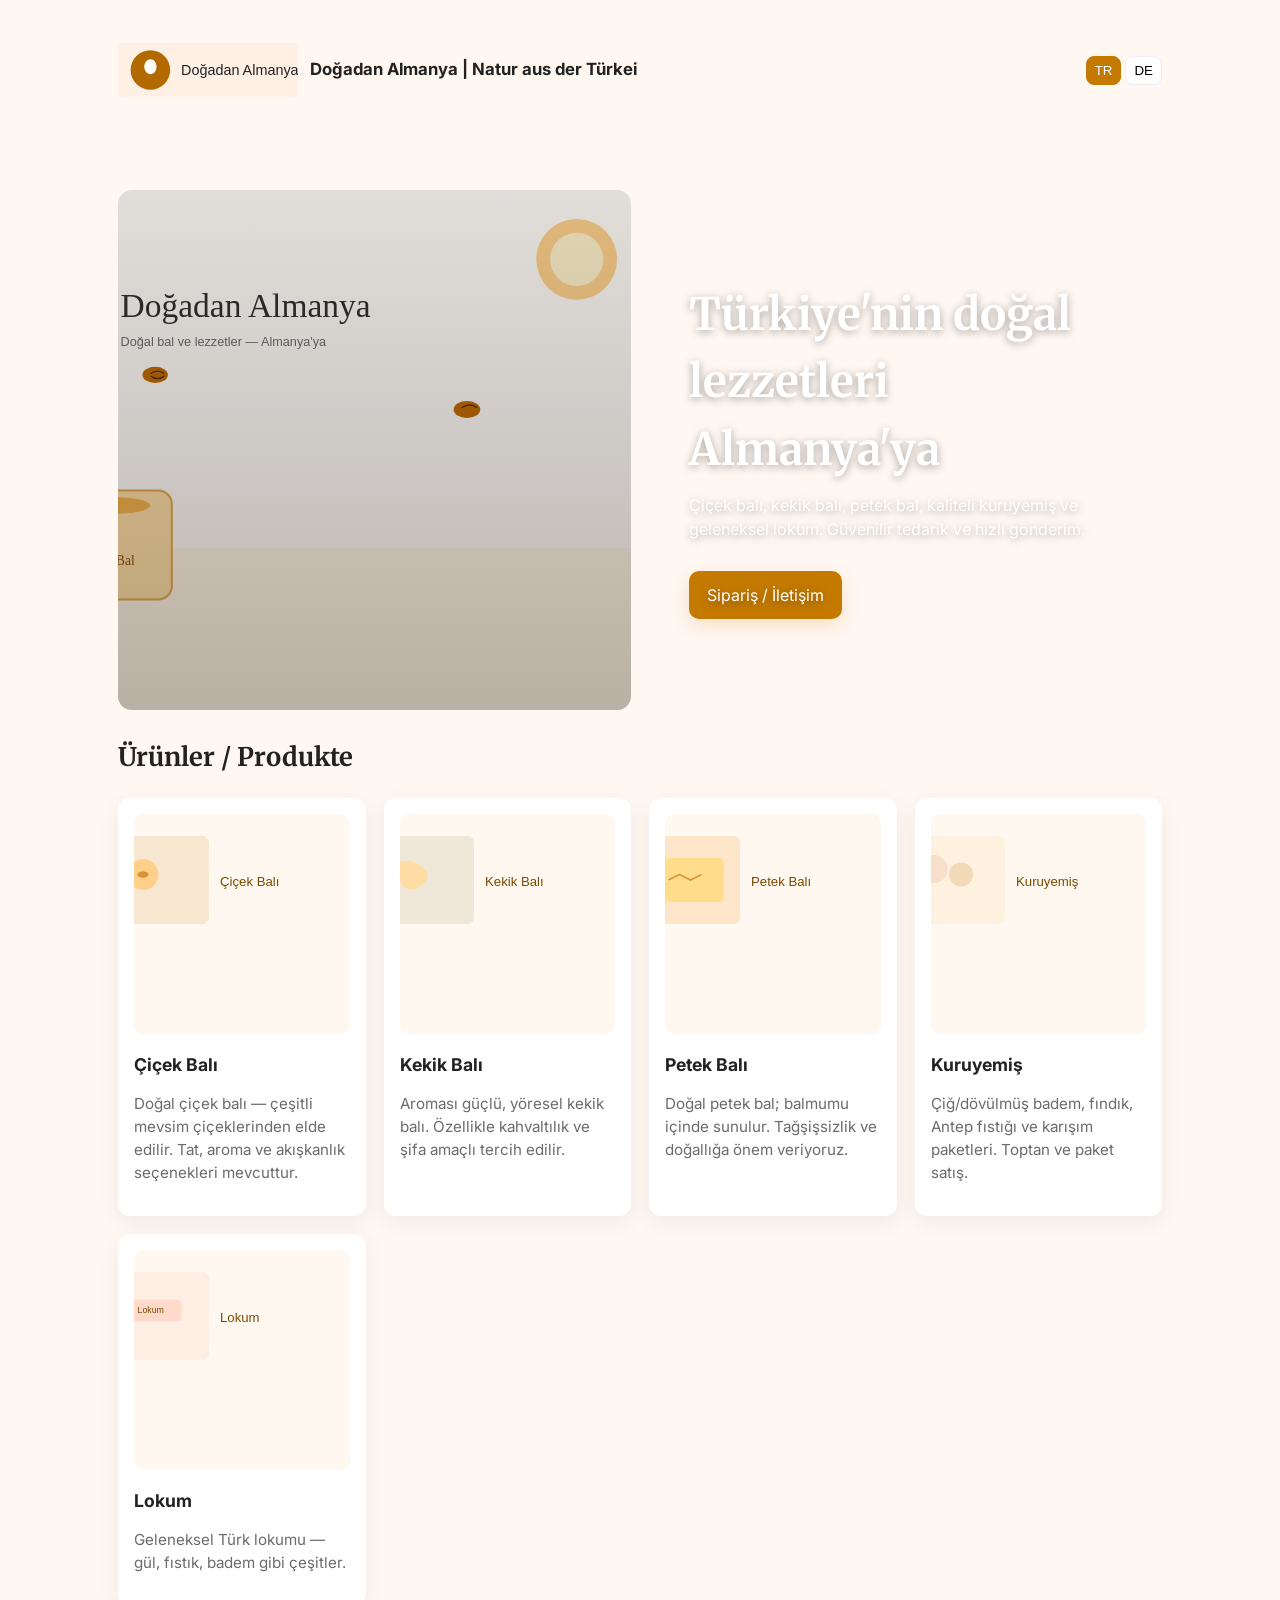
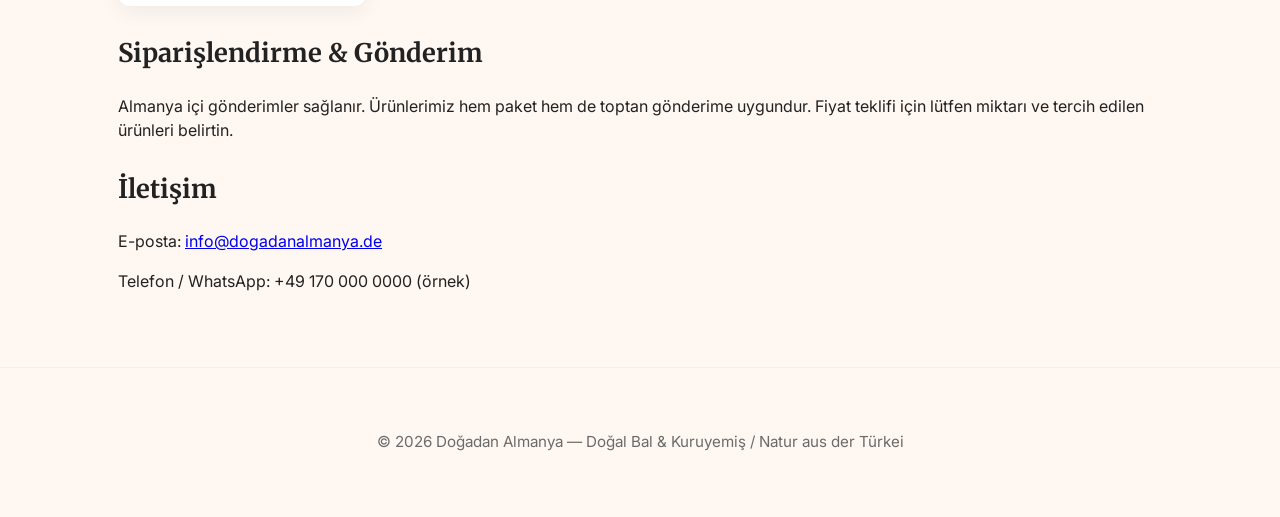
==== index.html @ fae59be0 "Finalize site: add local SVG hero and product art, polish index and styles for natural look" ====
<!doctype html>
<html lang="tr">
  <head>
    <meta charset="utf-8" />
    <meta name="viewport" content="width=device-width,initial-scale=1" />
    <title>Doğadan Almanya — Doğal Bal, Petek Bal, Kuruyemiş & Lokum</title>
    <meta name="description" content="Türkiye'den Almanya'ya doğal bal, petek bal, kuruyemiş ve lokum. Kalite, doğallık ve güven." />

    <!-- Open Graph / Social -->
    <meta property="og:title" content="Doğadan Almanya — Doğal Bal & Kuruyemiş" />
    <meta property="og:description" content="Türkiye'den Almanya'ya doğal bal, petek bal ve geleneksel lezzetler. Toplu ve perakende gönderim." />
    <meta property="og:image" content="https://raw.githubusercontent.com/Aquamiato/dogadanalmanya/main/images/hero.svg" />
    <meta property="og:type" content="website" />

    <link rel="icon" type="image/svg+xml" href="favicon.svg">
    <link href="https://fonts.googleapis.com/css2?family=Merriweather:wght@700;900&family=Inter:wght@300;400;600&display=swap" rel="stylesheet">
    <link rel="stylesheet" href="styles.css" />
  </head>
  <body>
    <header class="site-header">
      <div class="container header-row">
        <a href="./" class="brand-link" aria-label="Doğadan Almanya">
          <img src="images/logo.svg" alt="Doğadan Almanya" class="brand-logo" width="180" height="56">
          <span class="brand-text">Doğadan Almanya <span class="muted">| Natur aus der Türkei</span></span>
        </a>
        <nav class="lang-switch" aria-label="Language switch">
          <button id="btn-tr" class="active" aria-pressed="true">TR</button>
          <button id="btn-de" aria-pressed="false">DE</button>
        </nav>
      </div>
    </header>

    <main class="container">
      <!-- Hero: local SVG image to ensure rendering -->
      <section class="hero lang-tr" aria-label="Ana bölüm">
        <div class="hero-media">
          <img class="hero-img" src="images/hero.svg" alt="Doğadan Almanya - Doğal Bal" loading="eager" width="1600" height="900">
          <div class="hero-overlay" aria-hidden="true"></div>
        </div>
        <div class="hero-copy">
          <h1>Türkiye'nin doğal lezzetleri Almanya'ya</h1>
          <p>Çiçek balı, kekik balı, petek bal, kaliteli kuruyemiş ve geleneksel lokum. Güvenilir tedarik ve hızlı gönderim.</p>
          <a class="cta" href="#contact">Sipariş / İletişim</a>
        </div>
      </section>

      <section id="products">
        <h2 class="section-title">Ürünler / Produkte</h2>

        <div class="grid">
          <article class="card">
            <img src="images/flower.svg" alt="Çiçek Balı" loading="lazy" width="600" height="400" />
            <h3 class="lang-tr">Çiçek Balı</h3>
            <p class="lang-tr">Doğal çiçek balı — çeşitli mevsim çiçeklerinden elde edilir. Tat, aroma ve akışkanlık seçenekleri mevcuttur.</p>
          </article>

          <article class="card">
            <img src="images/thyme.svg" alt="Kekik Balı" loading="lazy" width="600" height="400" />
            <h3 class="lang-tr">Kekik Balı</h3>
            <p class="lang-tr">Aroması güçlü, yöresel kekik balı. Özellikle kahvaltılık ve şifa amaçlı tercih edilir.</p>
          </article>

          <article class="card">
            <img src="images/honeycomb.svg" alt="Petek Balı" loading="lazy" width="600" height="400" />
            <h3 class="lang-tr">Petek Balı</h3>
            <p class="lang-tr">Doğal petek bal; balmumu içinde sunulur. Tağşişsizlik ve doğallığa önem veriyoruz.</p>
          </article>

          <article class="card">
            <img src="images/nuts.svg" alt="Kuruyemiş" loading="lazy" width="600" height="400" />
            <h3 class="lang-tr">Kuruyemiş</h3>
            <p class="lang-tr">Çiğ/dövülmüş badem, fındık, Antep fıstığı ve karışım paketleri. Toptan ve paket satış.</p>
          </article>

          <article class="card">
            <img src="images/lokum.svg" alt="Lokum" loading="lazy" width="600" height="400" />
            <h3 class="lang-tr">Lokum</h3>
            <p class="lang-tr">Geleneksel Türk lokumu — gül, fıstık, badem gibi çeşitler.</p>
          </article>
        </div>
      </section>

      <section id="ordering">
        <h2 class="section-title">Siparişlendirme & Gönderim</h2>
        <p>Almanya içi gönderimler sağlanır. Ürünlerimiz hem paket hem de toptan gönderime uygundur. Fiyat teklifi için lütfen miktarı ve tercih edilen ürünleri belirtin.</p>
      </section>

      <section id="contact">
        <h2 class="section-title">İletişim</h2>
        <p>E-posta: <a href="mailto:info@dogadanalmanya.de">info@dogadanalmanya.de</a></p>
        <p>Telefon / WhatsApp: +49 170 000 0000 (örnek)</p>
      </section>
    </main>

    <footer class="site-footer">
      <div class="container">
        <p>© 2026 Doğadan Almanya — Doğal Bal & Kuruyemiş / Natur aus der Türkei</p>
      </div>
    </footer>

    <script>
      // Simple language switcher (keeps TR default)
      (function(){
        const btnTr = document.getElementById('btn-tr');
        const btnDe = document.getElementById('btn-de');
        function setLang(lang){
          document.documentElement.lang = (lang==='de') ? 'de' : 'tr';
          document.querySelectorAll('.lang-tr').forEach(el=> el.classList.toggle('hidden', lang==='de'));
          document.querySelectorAll('.lang-de').forEach(el=> el.classList.toggle('hidden', lang!=='de'));
          btnTr.classList.toggle('active', lang==='tr');
          btnDe.classList.toggle('active', lang==='de');
          btnTr.setAttribute('aria-pressed', String(lang==='tr'));
          btnDe.setAttribute('aria-pressed', String(lang==='de'));
        }
        btnTr.addEventListener('click', ()=> setLang('tr'));
        btnDe.addEventListener('click', ()=> setLang('de'));
        setLang('tr');
      })();
    </script>
  </body>
</html>
---- styles.css ----
/* Finalized natural palette, responsive hero and cards, accessible typography */
:root{
  --bg:#fff7f1;
  --card:#ffffff;
  --accent:#c47a00;
  --muted:#6b6b6b;
  --container:1100px;
  --radius:12px;
  --gap:18px;
  --font-sans: 'Inter', system-ui, -apple-system, 'Segoe UI', Roboto, Arial;
  --font-serif: 'Merriweather', serif;
}
*{box-sizing:border-box}
body{margin:0;font-family:var(--font-sans);background:var(--bg);color:#222;line-height:1.5}
.container{max-width:var(--container);margin:0 auto;padding:28px}
.site-header{background:transparent;padding:14px 0}
.header-row{display:flex;align-items:center;gap:16px}
.brand-link{display:flex;align-items:center;gap:12px;text-decoration:none;color:inherit}
.brand-text{font-weight:700;font-size:1.05rem}
.brand-logo{max-height:56px}
.lang-switch{margin-left:auto}
.lang-switch button{border:1px solid #eee;background:#fff;padding:6px 8px;border-radius:8px}
.lang-switch button.active{background:var(--accent);color:#fff;border-color:var(--accent)}

/* HERO */
.hero{display:grid;grid-template-columns:1fr;gap:18px;margin:22px 0;align-items:center;position:relative}
.hero-media{position:relative;border-radius:14px;overflow:hidden}
.hero-img{width:100%;height:420px;object-fit:cover;display:block}
.hero-overlay{position:absolute;inset:0;background:linear-gradient(180deg, rgba(7,10,13,0.12), rgba(7,10,13,0.28));pointer-events:none}
.hero-copy{position:relative;padding:24px;margin-top:-180px;color:#fff;text-shadow:0 2px 8px rgba(0,0,0,0.35)}
.hero-copy h1{font-family:var(--font-serif);font-weight:700;font-size:2.2rem;margin:0}
.hero-copy p{max-width:60ch;margin-top:10px}
.cta{display:inline-block;margin-top:14px;padding:12px 18px;background:var(--accent);color:#fff;border-radius:10px;text-decoration:none;box-shadow:0 6px 18px rgba(196,122,0,0.18)}

/* Cards */
.section-title{margin-top:28px;font-family:var(--font-serif);font-size:1.6rem}
.grid{display:grid;grid-template-columns:repeat(auto-fit,minmax(240px,1fr));gap:18px;margin-top:18px}
.card{background:var(--card);padding:16px;border-radius:var(--radius);box-shadow:0 6px 22px rgba(12,12,12,0.06);transition:transform .18s ease, box-shadow .18s ease}
.card:hover{transform:translateY(-6px);box-shadow:0 14px 30px rgba(12,12,12,0.12)}
.card img{width:100%;height:220px;object-fit:cover;border-radius:10px;background:linear-gradient(180deg,#fff8f0,#fff1e0)}
.card h3{margin:12px 0 8px;font-size:1.1rem}
.card p{color:var(--muted);font-size:0.95rem}

.site-footer{padding:20px 0;text-align:center;color:var(--muted);font-size:0.95rem;border-top:1px solid rgba(0,0,0,0.04);margin-top:30px}
.hidden{display:none}
.disclaimer{font-size:0.95rem;color:var(--muted)}

@media (min-width:900px){
  .hero{grid-template-columns:1fr 1fr}
  .hero-copy{margin-top:0;padding:40px}
  .hero-img{height:520px}
  .hero-copy h1{font-size:2.8rem}
}
@media (max-width:640px){
  .hero-copy{margin-top:0;padding:18px;color:#111;text-shadow:none}
  .hero-img{height:260px}
  .hero-copy h1{font-size:1.6rem}
}
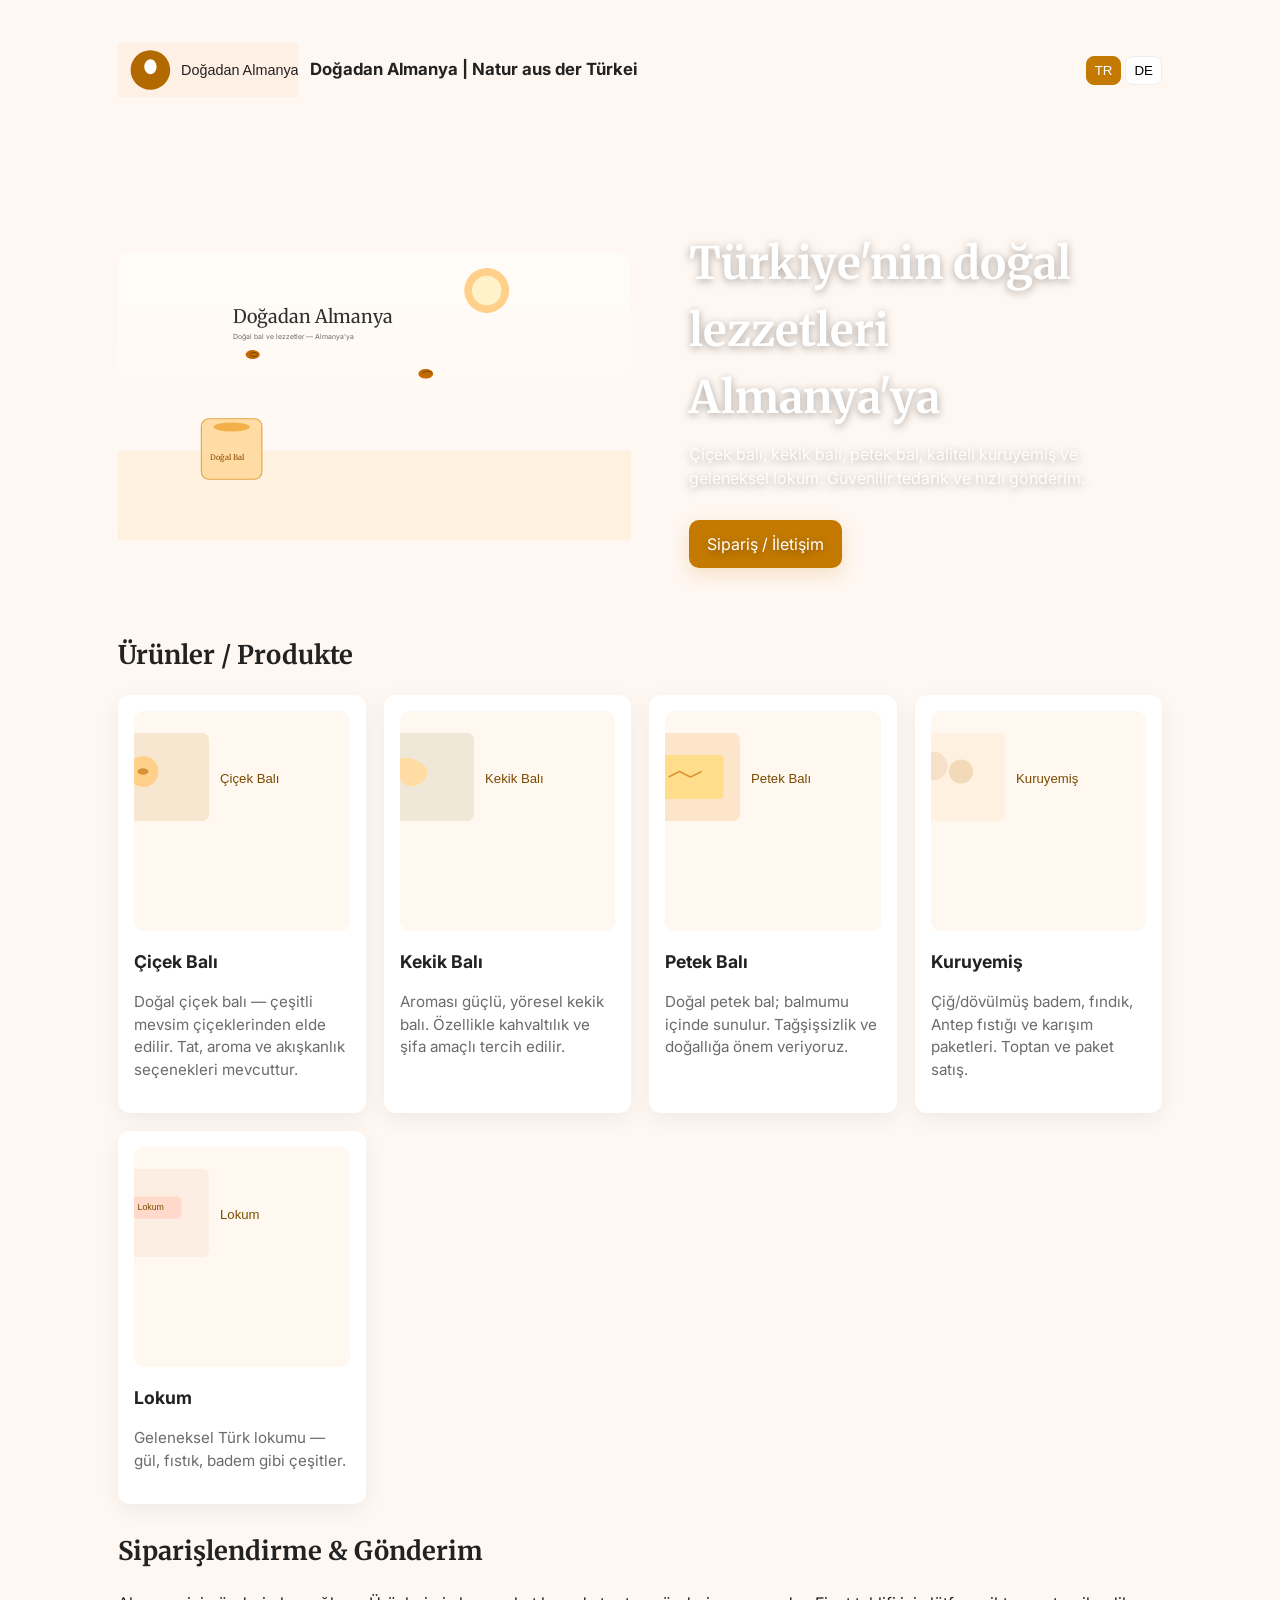
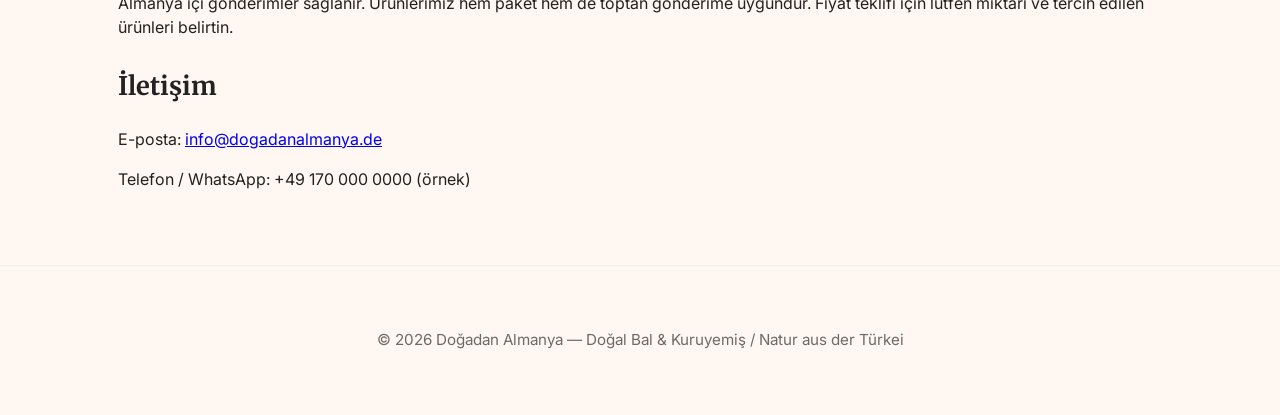
==== commit 7ea63933: "Embed inline SVG hero to guarantee visibility across environments; keep local product SVGs as images" ====
--- a/index.html
+++ b/index.html
@@ -31,11 +31,44 @@
     </header>
 
     <main class="container">
-      <!-- Hero: local SVG image to ensure rendering -->
+      <!-- Hero: inline SVG to guarantee visibility across environments -->
       <section class="hero lang-tr" aria-label="Ana bölüm">
-        <div class="hero-media">
-          <img class="hero-img" src="images/hero.svg" alt="Doğadan Almanya - Doğal Bal" loading="eager" width="1600" height="900">
-          <div class="hero-overlay" aria-hidden="true"></div>
+        <div class="hero-media" aria-hidden="true">
+          <!-- Inline SVG hero art (ensures rendering even if raw SVG served oddly) -->
+          <svg xmlns="http://www.w3.org/2000/svg" viewBox="0 0 1600 900" role="img" aria-label="Doğa ve bal resmi">
+            <defs>
+              <linearGradient id="sky" x1="0" x2="0" y1="0" y2="1">
+                <stop offset="0" stop-color="#fffcf7"/>
+                <stop offset="1" stop-color="#fff6f0"/>
+              </linearGradient>
+            </defs>
+            <rect width="1600" height="900" fill="url(#sky)" />
+            <g transform="translate(0,220)">
+              <path d="M0,520 C220,380 420,420 700,520 C980,620 1280,500 1600,560 L1600,900 L0,900 Z" fill="#f4e0c8" />
+              <path d="M0,560 C240,420 500,460 760,560 C1020,660 1280,560 1600,600 L1600,900 L0,900 Z" fill="#ecd5b4" opacity="0.95" />
+            </g>
+            <rect x="0" y="620" width="1600" height="280" fill="#fff1e0" />
+            <g transform="translate(1150,120)">
+              <circle r="70" fill="#ffd08a" />
+              <circle r="46" fill="#fff1c9" />
+            </g>
+            <g transform="translate(420,320)">
+              <ellipse cx="0" cy="0" rx="22" ry="14" fill="#c26900" />
+              <path d="M-8,-2 C0,-8 8,-8 16,-2" stroke="#000" stroke-width="2" fill="none" opacity="0.6" />
+              <path d="M-8,2 C0,8 8,8 16,2" stroke="#000" stroke-width="2" fill="none" opacity="0.6" />
+            </g>
+            <g transform="translate(960,380) scale(1.05)">
+              <ellipse cx="0" cy="0" rx="22" ry="14" fill="#c26900" />
+              <path d="M-9,-3 C0,-9 9,-9 17,-3" stroke="#000" stroke-width="2" fill="none" opacity="0.6" />
+            </g>
+            <g transform="translate(260,520) scale(1.18)">
+              <rect x="0" y="0" width="160" height="160" rx="20" fill="#ffdca3" stroke="#e2a64a" stroke-width="3" />
+              <ellipse cx="80" cy="22" rx="48" ry="12" fill="#f3b04a"/>
+              <text x="24" y="110" font-family="Merriweather, serif" font-size="20" fill="#8b4b00">Doğal Bal</text>
+            </g>
+            <text x="360" y="220" font-family="Merriweather, serif" font-size="58" fill="#2f2f2f">Doğadan Almanya</text>
+            <text x="360" y="270" font-family="Inter, sans-serif" font-size="22" fill="#6b6b6b">Doğal bal ve lezzetler — Almanya'ya</text>
+          </svg>
         </div>
         <div class="hero-copy">
           <h1>Türkiye'nin doğal lezzetleri Almanya'ya</h1>
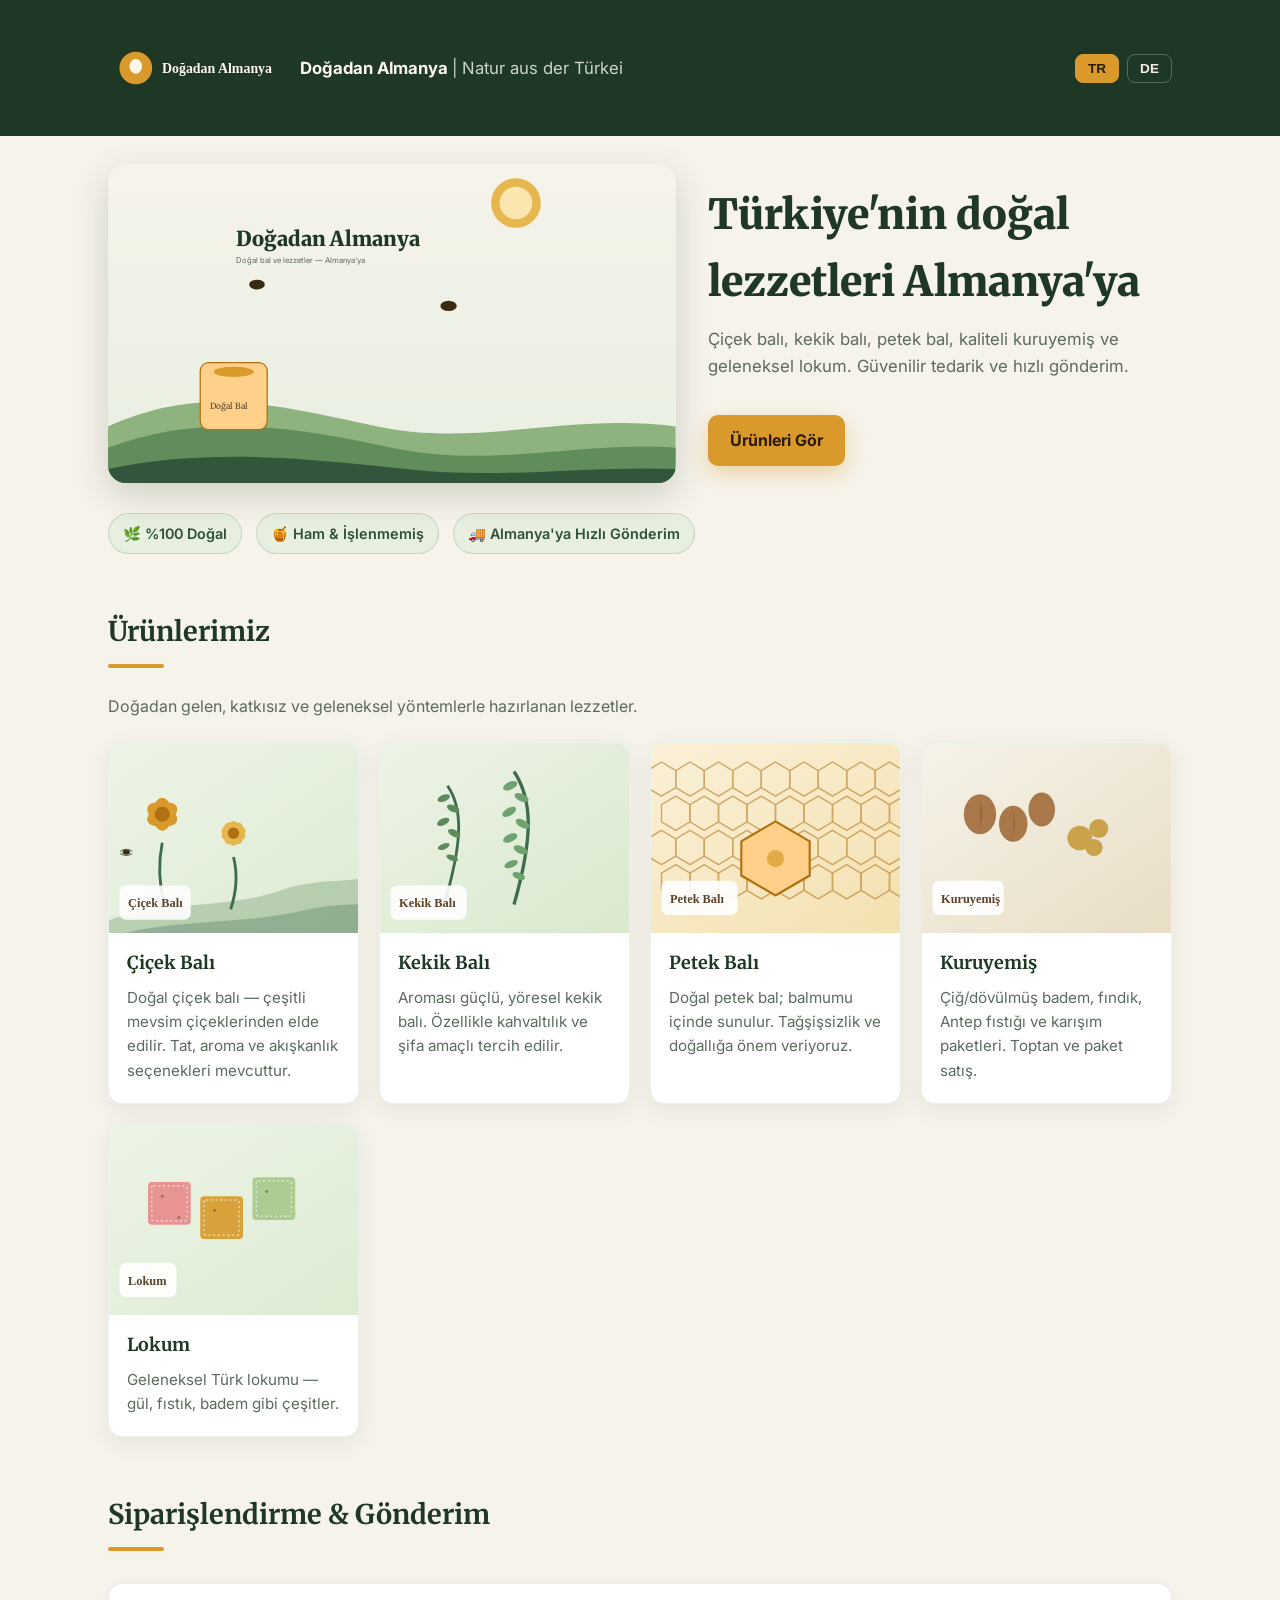
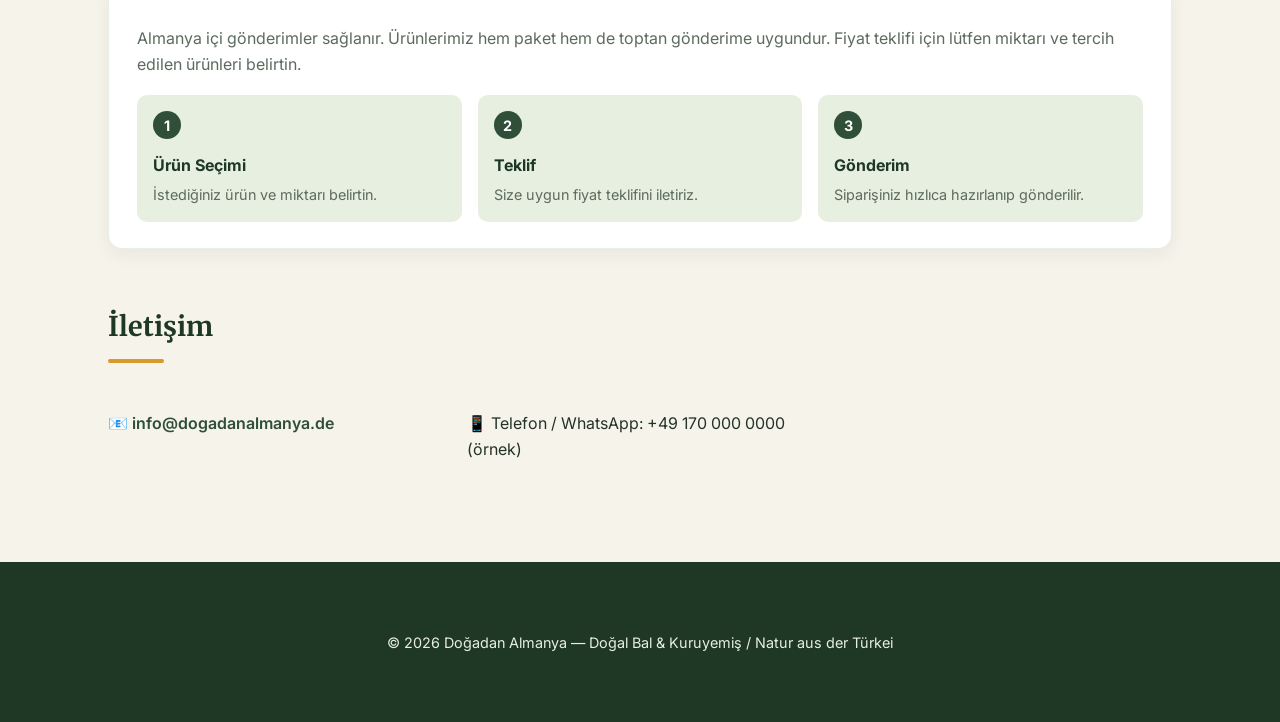
==== commit 72dd110e: "Redesign site with nature color palette (forest green, honey gold, earth tones) - New CSS design sys" ====
--- a/index.html
+++ b/index.html
@@ -32,96 +32,162 @@
 
     <main class="container">
       <!-- Hero: inline SVG to guarantee visibility across environments -->
-      <section class="hero lang-tr" aria-label="Ana bölüm">
+      <section class="hero" aria-label="Ana bölüm">
         <div class="hero-media" aria-hidden="true">
-          <!-- Inline SVG hero art (ensures rendering even if raw SVG served oddly) -->
           <svg xmlns="http://www.w3.org/2000/svg" viewBox="0 0 1600 900" role="img" aria-label="Doğa ve bal resmi">
             <defs>
               <linearGradient id="sky" x1="0" x2="0" y1="0" y2="1">
-                <stop offset="0" stop-color="#fffcf7"/>
-                <stop offset="1" stop-color="#fff6f0"/>
+                <stop offset="0" stop-color="#f6f3ea"/>
+                <stop offset="1" stop-color="#e7efe1"/>
               </linearGradient>
             </defs>
             <rect width="1600" height="900" fill="url(#sky)" />
-            <g transform="translate(0,220)">
-              <path d="M0,520 C220,380 420,420 700,520 C980,620 1280,500 1600,560 L1600,900 L0,900 Z" fill="#f4e0c8" />
-              <path d="M0,560 C240,420 500,460 760,560 C1020,660 1280,560 1600,600 L1600,900 L0,900 Z" fill="#ecd5b4" opacity="0.95" />
-            </g>
-            <rect x="0" y="620" width="1600" height="280" fill="#fff1e0" />
-            <g transform="translate(1150,120)">
-              <circle r="70" fill="#ffd08a" />
-              <circle r="46" fill="#fff1c9" />
-            </g>
-            <g transform="translate(420,320)">
-              <ellipse cx="0" cy="0" rx="22" ry="14" fill="#c26900" />
-              <path d="M-8,-2 C0,-8 8,-8 16,-2" stroke="#000" stroke-width="2" fill="none" opacity="0.6" />
-              <path d="M-8,2 C0,8 8,8 16,2" stroke="#000" stroke-width="2" fill="none" opacity="0.6" />
-            </g>
-            <g transform="translate(960,380) scale(1.05)">
-              <ellipse cx="0" cy="0" rx="22" ry="14" fill="#c26900" />
-              <path d="M-9,-3 C0,-9 9,-9 17,-3" stroke="#000" stroke-width="2" fill="none" opacity="0.6" />
-            </g>
-            <g transform="translate(260,520) scale(1.18)">
-              <rect x="0" y="0" width="160" height="160" rx="20" fill="#ffdca3" stroke="#e2a64a" stroke-width="3" />
-              <ellipse cx="80" cy="22" rx="48" ry="12" fill="#f3b04a"/>
-              <text x="24" y="110" font-family="Merriweather, serif" font-size="20" fill="#8b4b00">Doğal Bal</text>
-            </g>
-            <text x="360" y="220" font-family="Merriweather, serif" font-size="58" fill="#2f2f2f">Doğadan Almanya</text>
-            <text x="360" y="270" font-family="Inter, sans-serif" font-size="22" fill="#6b6b6b">Doğal bal ve lezzetler — Almanya'ya</text>
+            <g transform="translate(1150,110)">
+              <circle r="70" fill="#e7b74f" />
+              <circle r="46" fill="#fbe6b0" />
+            </g>
+            <g transform="translate(0,260)">
+              <path d="M0,480 C260,360 480,420 760,480 C1040,540 1300,440 1600,480 L1600,900 L0,900 Z" fill="#8fb37e" />
+              <path d="M0,540 C260,440 520,480 800,540 C1080,600 1340,520 1600,540 L1600,900 L0,900 Z" fill="#5c8a5a" opacity="0.9" />
+              <path d="M0,600 C280,540 560,570 840,600 C1100,630 1360,590 1600,600 L1600,900 L0,900 Z" fill="#2f4f38" opacity="0.9" />
+            </g>
+            <g transform="translate(420,340)">
+              <ellipse cx="0" cy="0" rx="22" ry="14" fill="#3a2b12" />
+              <path d="M-8,-2 C0,-8 8,-8 16,-2" stroke="#233326" stroke-width="2" fill="none" opacity="0.7" />
+              <path d="M-8,2 C0,8 8,8 16,2" stroke="#233326" stroke-width="2" fill="none" opacity="0.7" />
+            </g>
+            <g transform="translate(960,400) scale(1.05)">
+              <ellipse cx="0" cy="0" rx="22" ry="14" fill="#3a2b12" />
+              <path d="M-9,-3 C0,-9 9,-9 17,-3" stroke="#233326" stroke-width="2" fill="none" opacity="0.7" />
+            </g>
+            <g transform="translate(260,560) scale(1.18)">
+              <rect x="0" y="0" width="160" height="160" rx="20" fill="#ffd08a" stroke="#b06f10" stroke-width="3" />
+              <ellipse cx="80" cy="22" rx="48" ry="12" fill="#d99a2b"/>
+              <text x="24" y="110" font-family="Merriweather, serif" font-size="20" fill="#5b4229">Doğal Bal</text>
+            </g>
+            <text x="360" y="230" font-family="Merriweather, serif" font-size="58" font-weight="900" fill="#1f3826">Doğadan Almanya</text>
+            <text x="360" y="278" font-family="Inter, sans-serif" font-size="22" fill="#5c6b5e">Doğal bal ve lezzetler — Almanya'ya</text>
           </svg>
         </div>
         <div class="hero-copy">
-          <h1>Türkiye'nin doğal lezzetleri Almanya'ya</h1>
-          <p>Çiçek balı, kekik balı, petek bal, kaliteli kuruyemiş ve geleneksel lokum. Güvenilir tedarik ve hızlı gönderim.</p>
-          <a class="cta" href="#contact">Sipariş / İletişim</a>
-        </div>
-      </section>
-
-      <section id="products">
-        <h2 class="section-title">Ürünler / Produkte</h2>
+          <h1 class="lang-tr">Türkiye'nin doğal lezzetleri Almanya'ya</h1>
+          <h1 class="lang-de hidden">Naturprodukte aus der Türkei — direkt nach Deutschland</h1>
+          <p class="lang-tr">Çiçek balı, kekik balı, petek bal, kaliteli kuruyemiş ve geleneksel lokum. Güvenilir tedarik ve hızlı gönderim.</p>
+          <p class="lang-de hidden">Blütenhonig, Thymianhonig, Wabenhonig, hochwertige Nüsse und traditioneller Lokum. Zuverlässige Lieferung, schneller Versand.</p>
+          <a class="cta lang-tr" href="#products">Ürünleri Gör</a>
+          <a class="cta lang-de hidden" href="#products">Produkte ansehen</a>
+        </div>
+      </section>
+
+      <div class="intro-strip">
+        <span class="pill lang-tr">🌿 %100 Doğal</span>
+        <span class="pill lang-de hidden">🌿 100% Natürlich</span>
+        <span class="pill lang-tr">🍯 Ham & İşlenmemiş</span>
+        <span class="pill lang-de hidden">🍯 Roh & Unverarbeitet</span>
+        <span class="pill lang-tr">🚚 Almanya'ya Hızlı Gönderim</span>
+        <span class="pill lang-de hidden">🚚 Schneller Versand nach Deutschland</span>
+      </div>
+
+      <section id="products" class="section-block">
+        <h2 class="section-title lang-tr">Ürünlerimiz</h2>
+        <h2 class="section-title lang-de hidden">Unsere Produkte</h2>
+        <p class="section-sub lang-tr">Doğadan gelen, katkısız ve geleneksel yöntemlerle hazırlanan lezzetler.</p>
+        <p class="section-sub lang-de hidden">Naturbelassene Köstlichkeiten, nach traditionellen Methoden hergestellt.</p>
 
         <div class="grid">
           <article class="card">
             <img src="images/flower.svg" alt="Çiçek Balı" loading="lazy" width="600" height="400" />
-            <h3 class="lang-tr">Çiçek Balı</h3>
-            <p class="lang-tr">Doğal çiçek balı — çeşitli mevsim çiçeklerinden elde edilir. Tat, aroma ve akışkanlık seçenekleri mevcuttur.</p>
+            <div class="card-body">
+              <h3 class="lang-tr">Çiçek Balı</h3>
+              <h3 class="lang-de hidden">Blütenhonig</h3>
+              <p class="lang-tr">Doğal çiçek balı — çeşitli mevsim çiçeklerinden elde edilir. Tat, aroma ve akışkanlık seçenekleri mevcuttur.</p>
+              <p class="lang-de hidden">Natürlicher Blütenhonig aus verschiedenen Saisonblüten. Erhältlich in unterschiedlichen Geschmacksrichtungen und Konsistenzen.</p>
+            </div>
           </article>
 
           <article class="card">
             <img src="images/thyme.svg" alt="Kekik Balı" loading="lazy" width="600" height="400" />
-            <h3 class="lang-tr">Kekik Balı</h3>
-            <p class="lang-tr">Aroması güçlü, yöresel kekik balı. Özellikle kahvaltılık ve şifa amaçlı tercih edilir.</p>
+            <div class="card-body">
+              <h3 class="lang-tr">Kekik Balı</h3>
+              <h3 class="lang-de hidden">Thymianhonig</h3>
+              <p class="lang-tr">Aroması güçlü, yöresel kekik balı. Özellikle kahvaltılık ve şifa amaçlı tercih edilir.</p>
+              <p class="lang-de hidden">Regionaler Thymianhonig mit kräftigem Aroma — beliebt zum Frühstück und für seine wohltuende Wirkung.</p>
+            </div>
           </article>
 
           <article class="card">
             <img src="images/honeycomb.svg" alt="Petek Balı" loading="lazy" width="600" height="400" />
-            <h3 class="lang-tr">Petek Balı</h3>
-            <p class="lang-tr">Doğal petek bal; balmumu içinde sunulur. Tağşişsizlik ve doğallığa önem veriyoruz.</p>
+            <div class="card-body">
+              <h3 class="lang-tr">Petek Balı</h3>
+              <h3 class="lang-de hidden">Wabenhonig</h3>
+              <p class="lang-tr">Doğal petek bal; balmumu içinde sunulur. Tağşişsizlik ve doğallığa önem veriyoruz.</p>
+              <p class="lang-de hidden">Natürlicher Wabenhonig direkt in der Wachswabe. Wir legen Wert auf Reinheit und Natürlichkeit.</p>
+            </div>
           </article>
 
           <article class="card">
             <img src="images/nuts.svg" alt="Kuruyemiş" loading="lazy" width="600" height="400" />
-            <h3 class="lang-tr">Kuruyemiş</h3>
-            <p class="lang-tr">Çiğ/dövülmüş badem, fındık, Antep fıstığı ve karışım paketleri. Toptan ve paket satış.</p>
+            <div class="card-body">
+              <h3 class="lang-tr">Kuruyemiş</h3>
+              <h3 class="lang-de hidden">Nüsse</h3>
+              <p class="lang-tr">Çiğ/dövülmüş badem, fındık, Antep fıstığı ve karışım paketleri. Toptan ve paket satış.</p>
+              <p class="lang-de hidden">Rohe/gehackte Mandeln, Haselnüsse, Pistazien und Mischpackungen. Groß- und Einzelhandel.</p>
+            </div>
           </article>
 
           <article class="card">
             <img src="images/lokum.svg" alt="Lokum" loading="lazy" width="600" height="400" />
-            <h3 class="lang-tr">Lokum</h3>
-            <p class="lang-tr">Geleneksel Türk lokumu — gül, fıstık, badem gibi çeşitler.</p>
-          </article>
-        </div>
-      </section>
-
-      <section id="ordering">
-        <h2 class="section-title">Siparişlendirme & Gönderim</h2>
-        <p>Almanya içi gönderimler sağlanır. Ürünlerimiz hem paket hem de toptan gönderime uygundur. Fiyat teklifi için lütfen miktarı ve tercih edilen ürünleri belirtin.</p>
-      </section>
-
-      <section id="contact">
-        <h2 class="section-title">İletişim</h2>
-        <p>E-posta: <a href="mailto:info@dogadanalmanya.de">info@dogadanalmanya.de</a></p>
-        <p>Telefon / WhatsApp: +49 170 000 0000 (örnek)</p>
+            <div class="card-body">
+              <h3 class="lang-tr">Lokum</h3>
+              <h3 class="lang-de hidden">Türkischer Honig (Lokum)</h3>
+              <p class="lang-tr">Geleneksel Türk lokumu — gül, fıstık, badem gibi çeşitler.</p>
+              <p class="lang-de hidden">Traditionelles türkisches Lokum — Sorten wie Rose, Pistazie und Mandel.</p>
+            </div>
+          </article>
+        </div>
+      </section>
+
+      <section id="ordering" class="section-block">
+        <h2 class="section-title lang-tr">Siparişlendirme & Gönderim</h2>
+        <h2 class="section-title lang-de hidden">Bestellung & Versand</h2>
+        <div class="info-card">
+          <p class="lang-tr">Almanya içi gönderimler sağlanır. Ürünlerimiz hem paket hem de toptan gönderime uygundur. Fiyat teklifi için lütfen miktarı ve tercih edilen ürünleri belirtin.</p>
+          <p class="lang-de hidden">Lieferung innerhalb Deutschlands. Unsere Produkte eignen sich sowohl für den Einzel- als auch für den Großhandel. Für ein Angebot geben Sie bitte Menge und gewünschte Produkte an.</p>
+
+          <div class="steps">
+            <div class="step">
+              <span class="num">1</span>
+              <h4 class="lang-tr">Ürün Seçimi</h4>
+              <h4 class="lang-de hidden">Produktauswahl</h4>
+              <p class="lang-tr">İstediğiniz ürün ve miktarı belirtin.</p>
+              <p class="lang-de hidden">Wählen Sie Produkt und Menge aus.</p>
+            </div>
+            <div class="step">
+              <span class="num">2</span>
+              <h4 class="lang-tr">Teklif</h4>
+              <h4 class="lang-de hidden">Angebot</h4>
+              <p class="lang-tr">Size uygun fiyat teklifini iletiriz.</p>
+              <p class="lang-de hidden">Wir senden Ihnen ein passendes Angebot.</p>
+            </div>
+            <div class="step">
+              <span class="num">3</span>
+              <h4 class="lang-tr">Gönderim</h4>
+              <h4 class="lang-de hidden">Versand</h4>
+              <p class="lang-tr">Siparişiniz hızlıca hazırlanıp gönderilir.</p>
+              <p class="lang-de hidden">Ihre Bestellung wird schnell versendet.</p>
+            </div>
+          </div>
+        </div>
+      </section>
+
+      <section id="contact" class="section-block">
+        <h2 class="section-title lang-tr">İletişim</h2>
+        <h2 class="section-title lang-de hidden">Kontakt</h2>
+        <div class="contact-grid">
+          <p>📧 <a href="mailto:info@dogadanalmanya.de">info@dogadanalmanya.de</a></p>
+          <p class="lang-tr">📱 Telefon / WhatsApp: +49 170 000 0000 (örnek)</p>
+          <p class="lang-de hidden">📱 Telefon / WhatsApp: +49 170 000 0000 (Beispiel)</p>
+        </div>
       </section>
     </main>
 
--- a/styles.css
+++ b/styles.css
@@ -1,58 +1,86 @@
-/* Finalized natural palette, responsive hero and cards, accessible typography */
+/* Doğadan Almanya — nature palette: forest greens, honey gold, earth tones */
 :root{
-  --bg:#fff7f1;
+  --bg:#f6f3ea;
   --card:#ffffff;
-  --accent:#c47a00;
-  --muted:#6b6b6b;
-  --container:1100px;
-  --radius:12px;
-  --gap:18px;
+  --forest-dark:#1f3826;
+  --forest:#2f4f38;
+  --leaf:#5c8a5a;
+  --leaf-light:#e7efe1;
+  --honey:#d99a2b;
+  --honey-dark:#b06f10;
+  --earth:#5b4229;
+  --text:#233326;
+  --muted:#5c6b5e;
+  --container:1120px;
+  --radius:14px;
+  --gap:20px;
   --font-sans: 'Inter', system-ui, -apple-system, 'Segoe UI', Roboto, Arial;
   --font-serif: 'Merriweather', serif;
 }
 *{box-sizing:border-box}
-body{margin:0;font-family:var(--font-sans);background:var(--bg);color:#222;line-height:1.5}
+body{margin:0;font-family:var(--font-sans);background:var(--bg);color:var(--text);line-height:1.6}
+a{color:inherit}
 .container{max-width:var(--container);margin:0 auto;padding:28px}
-.site-header{background:transparent;padding:14px 0}
+
+/* Header */
+.site-header{background:var(--forest-dark);padding:14px 0}
 .header-row{display:flex;align-items:center;gap:16px}
-.brand-link{display:flex;align-items:center;gap:12px;text-decoration:none;color:inherit}
+.brand-link{display:flex;align-items:center;gap:12px;text-decoration:none;color:#fdf8ee}
 .brand-text{font-weight:700;font-size:1.05rem}
-.brand-logo{max-height:56px}
-.lang-switch{margin-left:auto}
-.lang-switch button{border:1px solid #eee;background:#fff;padding:6px 8px;border-radius:8px}
-.lang-switch button.active{background:var(--accent);color:#fff;border-color:var(--accent)}
+.brand-text .muted{color:#c9d6c4;font-weight:400}
+.brand-logo{max-height:52px;border-radius:8px}
+.lang-switch{margin-left:auto;display:flex;gap:8px}
+.lang-switch button{border:1px solid rgba(255,255,255,0.25);background:transparent;color:#f0ede0;padding:6px 12px;border-radius:8px;cursor:pointer;font-weight:600;font-size:0.85rem}
+.lang-switch button.active{background:var(--honey);color:#2b1c00;border-color:var(--honey)}
 
 /* HERO */
-.hero{display:grid;grid-template-columns:1fr;gap:18px;margin:22px 0;align-items:center;position:relative}
-.hero-media{position:relative;border-radius:14px;overflow:hidden}
-.hero-img{width:100%;height:420px;object-fit:cover;display:block}
-.hero-overlay{position:absolute;inset:0;background:linear-gradient(180deg, rgba(7,10,13,0.12), rgba(7,10,13,0.28));pointer-events:none}
-.hero-copy{position:relative;padding:24px;margin-top:-180px;color:#fff;text-shadow:0 2px 8px rgba(0,0,0,0.35)}
-.hero-copy h1{font-family:var(--font-serif);font-weight:700;font-size:2.2rem;margin:0}
-.hero-copy p{max-width:60ch;margin-top:10px}
-.cta{display:inline-block;margin-top:14px;padding:12px 18px;background:var(--accent);color:#fff;border-radius:10px;text-decoration:none;box-shadow:0 6px 18px rgba(196,122,0,0.18)}
+.hero{display:grid;grid-template-columns:1fr;gap:18px;margin:0 0 30px;align-items:center;position:relative}
+.hero-media{position:relative;border-radius:18px;overflow:hidden;box-shadow:0 12px 34px rgba(31,56,38,0.18)}
+.hero-media svg{display:block;width:100%;height:auto}
+.hero-copy h1{font-family:var(--font-serif);font-weight:900;font-size:2rem;margin:0;color:var(--forest-dark)}
+.hero-copy p{max-width:60ch;margin-top:12px;color:var(--muted);font-size:1.05rem}
+.cta{display:inline-block;margin-top:18px;padding:13px 22px;background:var(--honey);color:#2b1c00;border-radius:10px;text-decoration:none;font-weight:700;box-shadow:0 8px 20px rgba(217,154,43,0.35);transition:transform .15s ease, box-shadow .15s ease}
+.cta:hover{transform:translateY(-2px);box-shadow:0 12px 26px rgba(217,154,43,0.45)}
+
+/* Intro strip */
+.intro-strip{display:flex;flex-wrap:wrap;gap:14px;margin:8px 0 36px}
+.pill{background:var(--leaf-light);color:var(--forest);border:1px solid rgba(92,138,90,0.25);padding:8px 14px;border-radius:999px;font-size:0.9rem;font-weight:600}
+
+/* Section titles */
+.section-title{margin-top:8px;font-family:var(--font-serif);font-size:1.7rem;color:var(--forest-dark);position:relative;padding-bottom:10px}
+.section-title::after{content:"";display:block;width:56px;height:4px;background:var(--honey);border-radius:4px;margin-top:10px}
+.section-sub{color:var(--muted);margin-top:-6px}
 
 /* Cards */
-.section-title{margin-top:28px;font-family:var(--font-serif);font-size:1.6rem}
-.grid{display:grid;grid-template-columns:repeat(auto-fit,minmax(240px,1fr));gap:18px;margin-top:18px}
-.card{background:var(--card);padding:16px;border-radius:var(--radius);box-shadow:0 6px 22px rgba(12,12,12,0.06);transition:transform .18s ease, box-shadow .18s ease}
-.card:hover{transform:translateY(-6px);box-shadow:0 14px 30px rgba(12,12,12,0.12)}
-.card img{width:100%;height:220px;object-fit:cover;border-radius:10px;background:linear-gradient(180deg,#fff8f0,#fff1e0)}
-.card h3{margin:12px 0 8px;font-size:1.1rem}
-.card p{color:var(--muted);font-size:0.95rem}
+.grid{display:grid;grid-template-columns:repeat(auto-fit,minmax(240px,1fr));gap:var(--gap);margin-top:22px}
+.card{background:var(--card);padding:0;border-radius:var(--radius);overflow:hidden;box-shadow:0 6px 22px rgba(31,56,38,0.08);transition:transform .18s ease, box-shadow .18s ease;border:1px solid rgba(92,138,90,0.12)}
+.card:hover{transform:translateY(-6px);box-shadow:0 16px 32px rgba(31,56,38,0.16)}
+.card img{width:100%;height:190px;object-fit:cover;display:block;background:var(--leaf-light)}
+.card .card-body{padding:16px 18px 20px}
+.card h3{margin:0 0 8px;font-size:1.12rem;color:var(--forest-dark);font-family:var(--font-serif)}
+.card p{color:var(--muted);font-size:0.95rem;margin:0}
 
-.site-footer{padding:20px 0;text-align:center;color:var(--muted);font-size:0.95rem;border-top:1px solid rgba(0,0,0,0.04);margin-top:30px}
+/* Feature / ordering section */
+.section-block{margin-top:56px}
+.info-card{background:var(--card);border-radius:var(--radius);padding:26px 28px;border:1px solid rgba(92,138,90,0.14);box-shadow:0 6px 18px rgba(31,56,38,0.06)}
+.info-card p{color:var(--muted)}
+.steps{display:grid;grid-template-columns:repeat(auto-fit,minmax(200px,1fr));gap:16px;margin-top:18px}
+.step{background:var(--leaf-light);border-radius:10px;padding:16px}
+.step .num{display:inline-flex;align-items:center;justify-content:center;width:28px;height:28px;border-radius:50%;background:var(--forest);color:#fff;font-weight:700;font-size:0.9rem;margin-bottom:8px}
+.step h4{margin:6px 0 4px;font-size:1rem;color:var(--forest-dark)}
+.step p{margin:0;font-size:0.9rem}
+
+/* Contact */
+.contact-grid{display:grid;grid-template-columns:1fr;gap:14px}
+.contact-grid a{color:var(--forest);font-weight:600;text-decoration:none}
+.contact-grid a:hover{text-decoration:underline}
+
+.site-footer{padding:26px 0;text-align:center;color:#e7efe1;font-size:0.9rem;background:var(--forest-dark);margin-top:56px}
 .hidden{display:none}
 .disclaimer{font-size:0.95rem;color:var(--muted)}
 
 @media (min-width:900px){
-  .hero{grid-template-columns:1fr 1fr}
-  .hero-copy{margin-top:0;padding:40px}
-  .hero-img{height:520px}
-  .hero-copy h1{font-size:2.8rem}
+  .hero{grid-template-columns:1.1fr 0.9fr;gap:32px}
+  .hero-copy h1{font-size:2.6rem}
+  .contact-grid{grid-template-columns:repeat(3,1fr)}
 }
-@media (max-width:640px){
-  .hero-copy{margin-top:0;padding:18px;color:#111;text-shadow:none}
-  .hero-img{height:260px}
-  .hero-copy h1{font-size:1.6rem}
-}
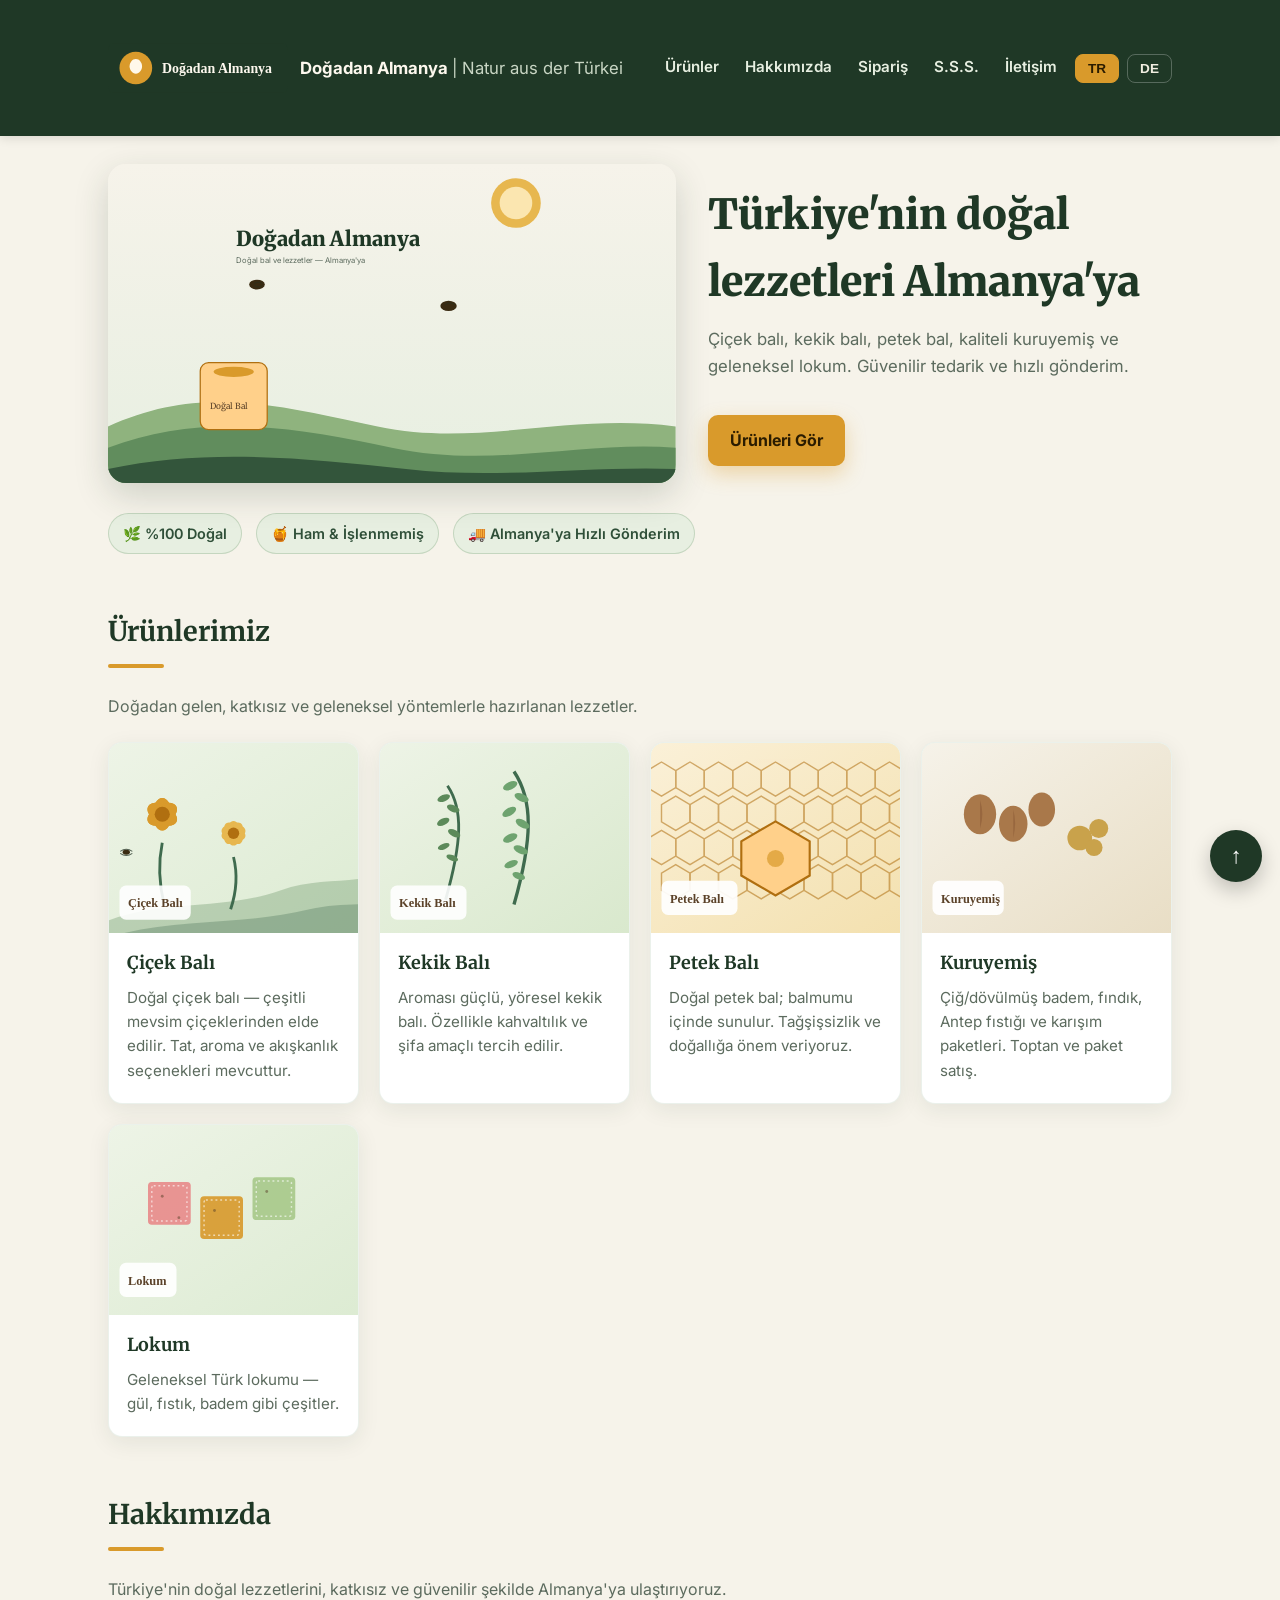
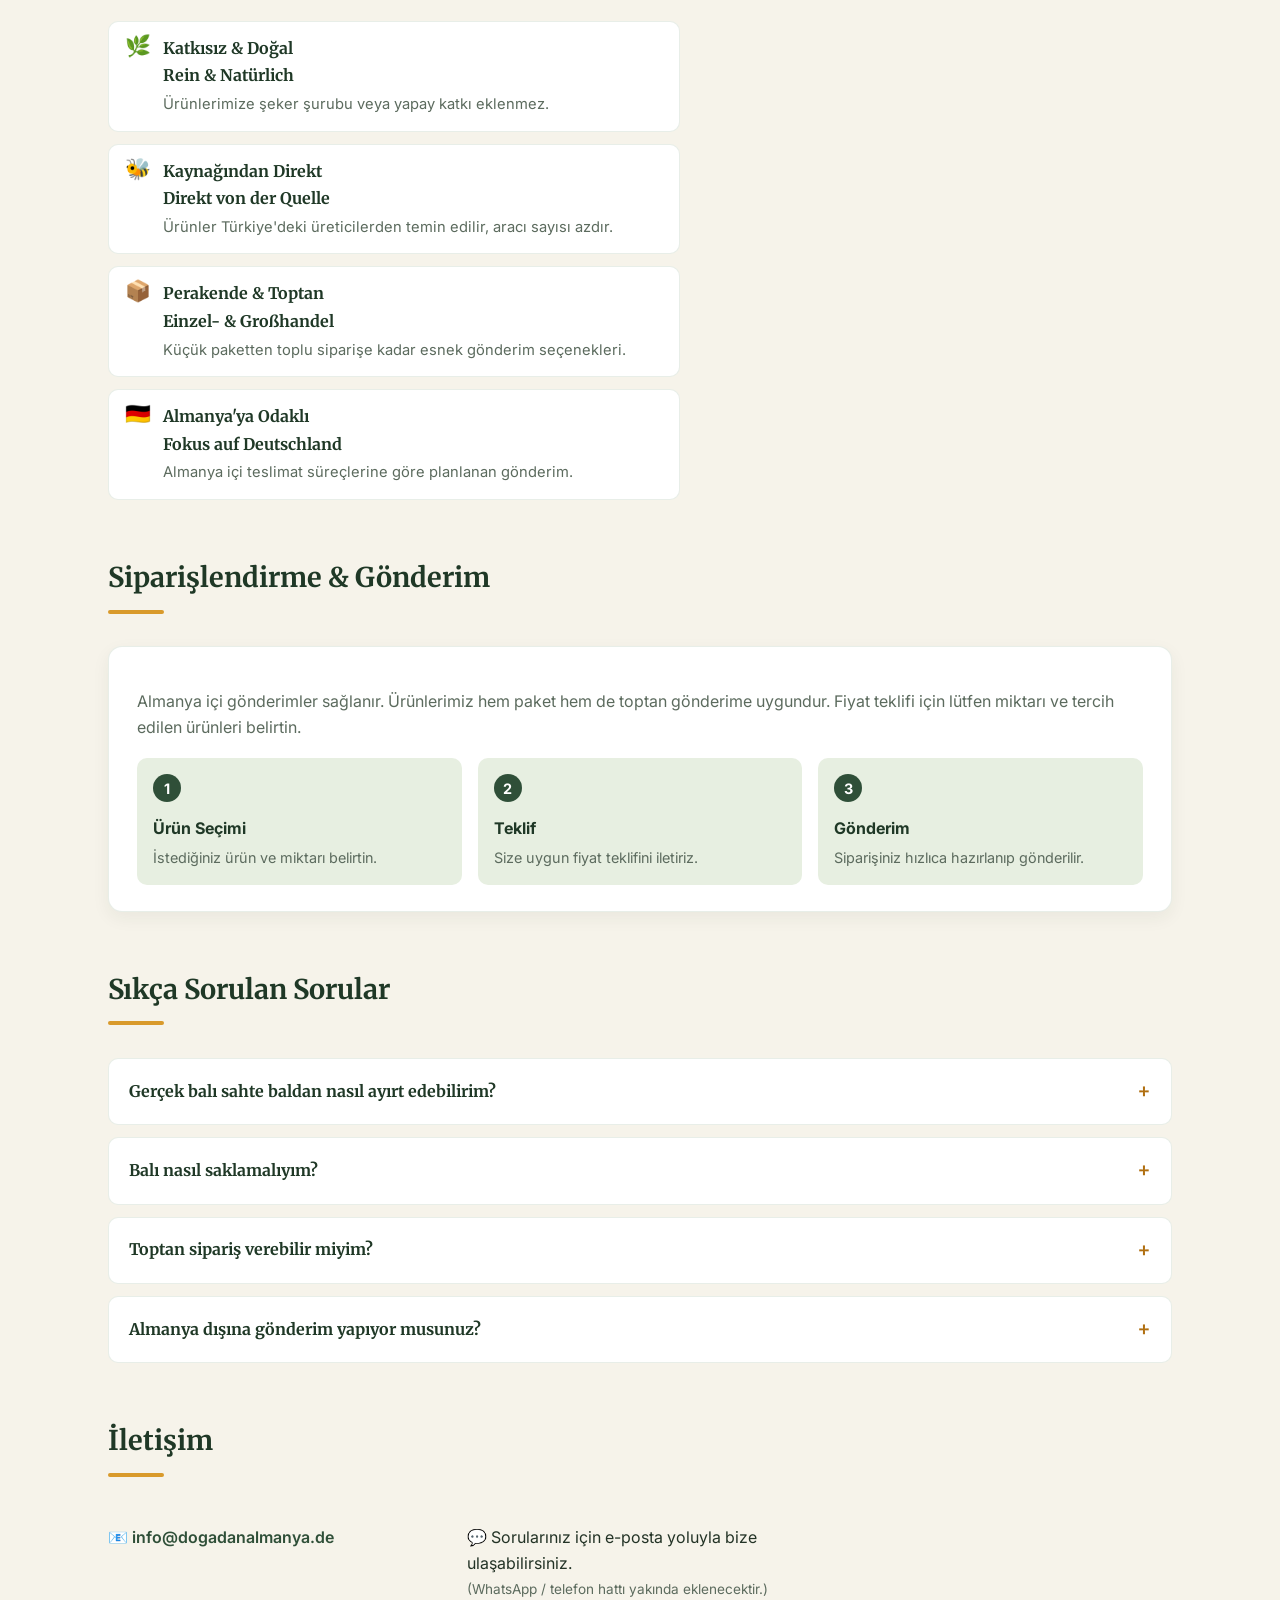
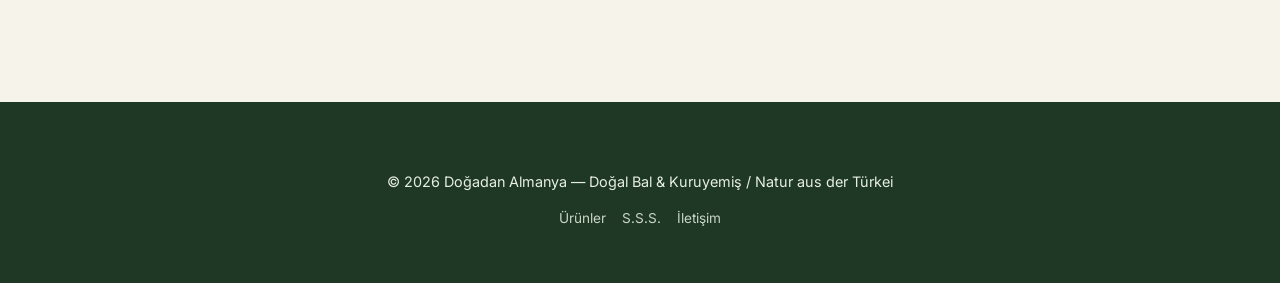
==== commit ab9c00a2: "Major engineering pass: navigation, trust/FAQ content, SEO, accessibility - Added sticky header with" ====
--- a/index.html
+++ b/index.html
@@ -5,32 +5,89 @@
     <meta name="viewport" content="width=device-width,initial-scale=1" />
     <title>Doğadan Almanya — Doğal Bal, Petek Bal, Kuruyemiş & Lokum</title>
     <meta name="description" content="Türkiye'den Almanya'ya doğal bal, petek bal, kuruyemiş ve lokum. Kalite, doğallık ve güven." />
+    <meta name="robots" content="index, follow" />
+    <link rel="canonical" href="https://dogadanalmanya.de/" />
+    <meta name="theme-color" content="#1f3826" />
 
     <!-- Open Graph / Social -->
     <meta property="og:title" content="Doğadan Almanya — Doğal Bal & Kuruyemiş" />
     <meta property="og:description" content="Türkiye'den Almanya'ya doğal bal, petek bal ve geleneksel lezzetler. Toplu ve perakende gönderim." />
     <meta property="og:image" content="https://raw.githubusercontent.com/Aquamiato/dogadanalmanya/main/images/hero.svg" />
     <meta property="og:type" content="website" />
+    <meta property="og:locale" content="tr_TR" />
+    <meta property="og:locale:alternate" content="de_DE" />
+    <meta property="og:url" content="https://dogadanalmanya.de/" />
+    <meta name="twitter:card" content="summary_large_image" />
+    <meta name="twitter:title" content="Doğadan Almanya — Doğal Bal & Kuruyemiş" />
+    <meta name="twitter:description" content="Türkiye'den Almanya'ya doğal bal, petek bal ve geleneksel lezzetler." />
+    <meta name="twitter:image" content="https://raw.githubusercontent.com/Aquamiato/dogadanalmanya/main/images/hero.svg" />
 
     <link rel="icon" type="image/svg+xml" href="favicon.svg">
+    <link rel="preconnect" href="https://fonts.googleapis.com">
+    <link rel="preconnect" href="https://fonts.gstatic.com" crossorigin>
     <link href="https://fonts.googleapis.com/css2?family=Merriweather:wght@700;900&family=Inter:wght@300;400;600&display=swap" rel="stylesheet">
     <link rel="stylesheet" href="styles.css" />
+
+    <script type="application/ld+json">
+    {
+      "@context": "https://schema.org",
+      "@type": "Organization",
+      "name": "Doğadan Almanya",
+      "url": "https://dogadanalmanya.de/",
+      "logo": "https://raw.githubusercontent.com/Aquamiato/dogadanalmanya/main/images/logo.svg",
+      "description": "Türkiye'den Almanya'ya doğal bal, petek bal, kuruyemiş ve geleneksel lokum tedarikçisi.",
+      "email": "info@dogadanalmanya.de",
+      "areaServed": "DE",
+      "sameAs": []
+    }
+    </script>
   </head>
   <body>
+    <a class="skip-link" href="#main-content">İçeriğe geç / Zum Inhalt springen</a>
     <header class="site-header">
       <div class="container header-row">
         <a href="./" class="brand-link" aria-label="Doğadan Almanya">
           <img src="images/logo.svg" alt="Doğadan Almanya" class="brand-logo" width="180" height="56">
           <span class="brand-text">Doğadan Almanya <span class="muted">| Natur aus der Türkei</span></span>
         </a>
+
+        <nav class="main-nav" aria-label="Ana menü">
+          <a href="#products" class="lang-tr">Ürünler</a>
+          <a href="#products" class="lang-de hidden">Produkte</a>
+          <a href="#about" class="lang-tr">Hakkımızda</a>
+          <a href="#about" class="lang-de hidden">Über uns</a>
+          <a href="#ordering" class="lang-tr">Sipariş</a>
+          <a href="#ordering" class="lang-de hidden">Bestellung</a>
+          <a href="#faq" class="lang-tr">S.S.S.</a>
+          <a href="#faq" class="lang-de hidden">FAQ</a>
+          <a href="#contact" class="lang-tr">İletişim</a>
+          <a href="#contact" class="lang-de hidden">Kontakt</a>
+        </nav>
+
+        <button class="nav-toggle" id="nav-toggle" aria-expanded="false" aria-controls="mobile-nav" aria-label="Menüyü aç/kapat">
+          <span class="bar"></span><span class="bar"></span><span class="bar"></span>
+        </button>
+
         <nav class="lang-switch" aria-label="Language switch">
           <button id="btn-tr" class="active" aria-pressed="true">TR</button>
           <button id="btn-de" aria-pressed="false">DE</button>
         </nav>
       </div>
+      <nav class="mobile-nav" id="mobile-nav" aria-label="Mobil menü">
+        <a href="#products" class="lang-tr">Ürünler</a>
+        <a href="#products" class="lang-de hidden">Produkte</a>
+        <a href="#about" class="lang-tr">Hakkımızda</a>
+        <a href="#about" class="lang-de hidden">Über uns</a>
+        <a href="#ordering" class="lang-tr">Sipariş</a>
+        <a href="#ordering" class="lang-de hidden">Bestellung</a>
+        <a href="#faq" class="lang-tr">S.S.S.</a>
+        <a href="#faq" class="lang-de hidden">FAQ</a>
+        <a href="#contact" class="lang-tr">İletişim</a>
+        <a href="#contact" class="lang-de hidden">Kontakt</a>
+      </nav>
     </header>
 
-    <main class="container">
+    <main class="container" id="main-content">
       <!-- Hero: inline SVG to guarantee visibility across environments -->
       <section class="hero" aria-label="Ana bölüm">
         <div class="hero-media" aria-hidden="true">
@@ -147,6 +204,54 @@
         </div>
       </section>
 
+      <section id="about" class="section-block">
+        <h2 class="section-title lang-tr">Hakkımızda</h2>
+        <h2 class="section-title lang-de hidden">Über uns</h2>
+        <p class="section-sub lang-tr">Türkiye'nin doğal lezzetlerini, katkısız ve güvenilir şekilde Almanya'ya ulaştırıyoruz.</p>
+        <p class="section-sub lang-de hidden">Wir bringen die natürlichen Köstlichkeiten der Türkei rein und zuverlässig nach Deutschland.</p>
+
+        <div class="about-grid">
+          <ul class="trust-list">
+            <li>
+              <span class="icon" aria-hidden="true">🌿</span>
+              <div>
+                <strong class="lang-tr">Katkısız & Doğal</strong>
+                <strong class="lang-de hidden">Rein & Natürlich</strong>
+                <span class="desc lang-tr">Ürünlerimize şeker şurubu veya yapay katkı eklenmez.</span>
+                <span class="desc lang-de hidden">Unseren Produkten werden kein Zuckersirup und keine künstlichen Zusätze zugesetzt.</span>
+              </div>
+            </li>
+            <li>
+              <span class="icon" aria-hidden="true">🐝</span>
+              <div>
+                <strong class="lang-tr">Kaynağından Direkt</strong>
+                <strong class="lang-de hidden">Direkt von der Quelle</strong>
+                <span class="desc lang-tr">Ürünler Türkiye'deki üreticilerden temin edilir, aracı sayısı azdır.</span>
+                <span class="desc lang-de hidden">Die Produkte stammen direkt von Erzeugern in der Türkei, mit wenigen Zwischenhändlern.</span>
+              </div>
+            </li>
+            <li>
+              <span class="icon" aria-hidden="true">📦</span>
+              <div>
+                <strong class="lang-tr">Perakende & Toptan</strong>
+                <strong class="lang-de hidden">Einzel- & Großhandel</strong>
+                <span class="desc lang-tr">Küçük paketten toplu siparişe kadar esnek gönderim seçenekleri.</span>
+                <span class="desc lang-de hidden">Flexible Versandoptionen vom kleinen Paket bis zur Großbestellung.</span>
+              </div>
+            </li>
+            <li>
+              <span class="icon" aria-hidden="true">🇩🇪</span>
+              <div>
+                <strong class="lang-tr">Almanya'ya Odaklı</strong>
+                <strong class="lang-de hidden">Fokus auf Deutschland</strong>
+                <span class="desc lang-tr">Almanya içi teslimat süreçlerine göre planlanan gönderim.</span>
+                <span class="desc lang-de hidden">Versand, der auf Lieferprozesse innerhalb Deutschlands abgestimmt ist.</span>
+              </div>
+            </li>
+          </ul>
+        </div>
+      </section>
+
       <section id="ordering" class="section-block">
         <h2 class="section-title lang-tr">Siparişlendirme & Gönderim</h2>
         <h2 class="section-title lang-de hidden">Bestellung & Versand</h2>
@@ -180,20 +285,64 @@
         </div>
       </section>
 
+      <section id="faq" class="section-block">
+        <h2 class="section-title lang-tr">Sıkça Sorulan Sorular</h2>
+        <h2 class="section-title lang-de hidden">Häufig gestellte Fragen</h2>
+
+        <div class="faq">
+          <details>
+            <summary class="lang-tr">Gerçek balı sahte baldan nasıl ayırt edebilirim?</summary>
+            <summary class="lang-de hidden">Wie erkenne ich echten Honig?</summary>
+            <div class="faq-body lang-tr">Kesin sonuç yalnızca laboratuvar testiyle mümkündür; ancak gerçek bal genelde zamanla kristalize olur, yoğun bir aroması vardır ve içeriğinde şeker şurubu bulunmaz. Biz ürünlerimizi katkısız ve doğal işlemlerle hazırlıyoruz.</div>
+            <div class="faq-body lang-de hidden">Ein eindeutiger Nachweis ist nur durch ein Labortest möglich; echter Honig kristallisiert jedoch meist mit der Zeit, hat ein intensives Aroma und enthält keinen Zuckersirup. Unsere Produkte werden naturbelassen und ohne Zusätze verarbeitet.</div>
+          </details>
+          <details>
+            <summary class="lang-tr">Balı nasıl saklamalıyım?</summary>
+            <summary class="lang-de hidden">Wie sollte ich Honig lagern?</summary>
+            <div class="faq-body lang-tr">Serin, oda sıcaklığında ve doğrudan güneş ışığı almayan bir yerde, kapağı sıkıca kapalı şekilde saklayın. Kristalize olması doğaldır ve kalitesini etkilemez.</div>
+            <div class="faq-body lang-de hidden">Lagern Sie den Honig kühl, bei Raumtemperatur, geschützt vor direktem Sonnenlicht und gut verschlossen. Eine Kristallisation ist natürlich und beeinträchtigt die Qualität nicht.</div>
+          </details>
+          <details>
+            <summary class="lang-tr">Toptan sipariş verebilir miyim?</summary>
+            <summary class="lang-de hidden">Kann ich eine Großbestellung aufgeben?</summary>
+            <div class="faq-body lang-tr">Evet, hem perakende hem toptan gönderim yapıyoruz. İletişim bölümünden miktar ve ürün tercihinizi belirterek fiyat teklifi alabilirsiniz.</div>
+            <div class="faq-body lang-de hidden">Ja, wir liefern sowohl im Einzel- als auch im Großhandel. Kontaktieren Sie uns mit Menge und gewünschten Produkten für ein Angebot.</div>
+          </details>
+          <details>
+            <summary class="lang-tr">Almanya dışına gönderim yapıyor musunuz?</summary>
+            <summary class="lang-de hidden">Versenden Sie auch außerhalb Deutschlands?</summary>
+            <div class="faq-body lang-tr">Şu anda gönderim odağımız Almanya. Farklı bir bölge için ihtiyacınız varsa lütfen bize e-posta ile ulaşın, uygunluğu birlikte değerlendirelim.</div>
+            <div class="faq-body lang-de hidden">Aktuell konzentrieren wir uns auf den Versand innerhalb Deutschlands. Bei Bedarf für eine andere Region kontaktieren Sie uns bitte per E-Mail.</div>
+          </details>
+        </div>
+      </section>
+
       <section id="contact" class="section-block">
         <h2 class="section-title lang-tr">İletişim</h2>
         <h2 class="section-title lang-de hidden">Kontakt</h2>
         <div class="contact-grid">
           <p>📧 <a href="mailto:info@dogadanalmanya.de">info@dogadanalmanya.de</a></p>
-          <p class="lang-tr">📱 Telefon / WhatsApp: +49 170 000 0000 (örnek)</p>
-          <p class="lang-de hidden">📱 Telefon / WhatsApp: +49 170 000 0000 (Beispiel)</p>
+          <p class="lang-tr">💬 Sorularınız için e-posta yoluyla bize ulaşabilirsiniz.<br><span class="contact-note">(WhatsApp / telefon hattı yakında eklenecektir.)</span></p>
+          <p class="lang-de hidden">💬 Bei Fragen erreichen Sie uns per E-Mail.<br><span class="contact-note">(WhatsApp/Telefon folgt in Kürze.)</span></p>
         </div>
       </section>
     </main>
+
+    <div class="floating-actions">
+      <button id="fab-top" class="fab fab-top" aria-label="Sayfa başına dön / Nach oben">↑</button>
+    </div>
 
     <footer class="site-footer">
       <div class="container">
         <p>© 2026 Doğadan Almanya — Doğal Bal & Kuruyemiş / Natur aus der Türkei</p>
+        <nav class="footer-links" aria-label="Alt menü">
+          <a href="#products" class="lang-tr">Ürünler</a>
+          <a href="#products" class="lang-de hidden">Produkte</a>
+          <a href="#faq" class="lang-tr">S.S.S.</a>
+          <a href="#faq" class="lang-de hidden">FAQ</a>
+          <a href="#contact" class="lang-tr">İletişim</a>
+          <a href="#contact" class="lang-de hidden">Kontakt</a>
+        </nav>
       </div>
     </footer>
 
@@ -215,6 +364,35 @@
         btnDe.addEventListener('click', ()=> setLang('de'));
         setLang('tr');
       })();
+
+      // Mobile nav toggle
+      (function(){
+        const toggle = document.getElementById('nav-toggle');
+        const menu = document.getElementById('mobile-nav');
+        if(!toggle || !menu) return;
+        toggle.addEventListener('click', ()=>{
+          const open = menu.classList.toggle('open');
+          toggle.setAttribute('aria-expanded', String(open));
+        });
+        menu.querySelectorAll('a').forEach(a=>{
+          a.addEventListener('click', ()=>{
+            menu.classList.remove('open');
+            toggle.setAttribute('aria-expanded', 'false');
+          });
+        });
+      })();
+
+      // Scroll-to-top floating button
+      (function(){
+        const fabTop = document.getElementById('fab-top');
+        if(!fabTop) return;
+        window.addEventListener('scroll', ()=>{
+          fabTop.classList.toggle('visible', window.scrollY > 500);
+        }, { passive: true });
+        fabTop.addEventListener('click', ()=>{
+          window.scrollTo({ top: 0, behavior: 'smooth' });
+        });
+      })();
     </script>
   </body>
 </html>
--- a/styles.css
+++ b/styles.css
@@ -18,20 +18,48 @@
   --font-serif: 'Merriweather', serif;
 }
 *{box-sizing:border-box}
+html{scroll-behavior:smooth}
 body{margin:0;font-family:var(--font-sans);background:var(--bg);color:var(--text);line-height:1.6}
 a{color:inherit}
+img{max-width:100%}
 .container{max-width:var(--container);margin:0 auto;padding:28px}
 
+/* Accessibility */
+.skip-link{position:absolute;left:-999px;top:0;background:var(--honey);color:#2b1c00;padding:10px 16px;border-radius:0 0 8px 0;font-weight:700;z-index:1000}
+.skip-link:focus{left:0}
+a:focus-visible, button:focus-visible, summary:focus-visible{outline:3px solid var(--honey);outline-offset:2px}
+@media (prefers-reduced-motion: reduce){
+  html{scroll-behavior:auto}
+  *{animation-duration:0.001ms !important;transition-duration:0.001ms !important}
+}
+
 /* Header */
-.site-header{background:var(--forest-dark);padding:14px 0}
+.site-header{background:var(--forest-dark);padding:14px 0;position:sticky;top:0;z-index:100;box-shadow:0 2px 10px rgba(0,0,0,0.12)}
 .header-row{display:flex;align-items:center;gap:16px}
 .brand-link{display:flex;align-items:center;gap:12px;text-decoration:none;color:#fdf8ee}
 .brand-text{font-weight:700;font-size:1.05rem}
 .brand-text .muted{color:#c9d6c4;font-weight:400}
 .brand-logo{max-height:52px;border-radius:8px}
-.lang-switch{margin-left:auto;display:flex;gap:8px}
+
+.main-nav{margin-left:auto;display:none;gap:22px}
+.main-nav a{color:#e7efe1;text-decoration:none;font-weight:600;font-size:0.95rem;padding:6px 2px;border-bottom:2px solid transparent}
+.main-nav a:hover{border-bottom-color:var(--honey)}
+
+.nav-toggle{margin-left:auto;display:inline-flex;flex-direction:column;align-items:center;justify-content:center;gap:5px;width:40px;height:40px;border-radius:8px;border:1px solid rgba(255,255,255,0.25);background:transparent;cursor:pointer}
+.nav-toggle .bar{display:block;width:20px;height:2px;background:#f0ede0;border-radius:2px}
+
+.mobile-nav{display:none;flex-direction:column;gap:2px;background:var(--forest-dark);border-top:1px solid rgba(255,255,255,0.12)}
+.mobile-nav.open{display:flex}
+.mobile-nav a{color:#e7efe1;text-decoration:none;font-weight:600;padding:14px 28px;border-top:1px solid rgba(255,255,255,0.08)}
+
+.lang-switch{display:flex;gap:8px}
 .lang-switch button{border:1px solid rgba(255,255,255,0.25);background:transparent;color:#f0ede0;padding:6px 12px;border-radius:8px;cursor:pointer;font-weight:600;font-size:0.85rem}
 .lang-switch button.active{background:var(--honey);color:#2b1c00;border-color:var(--honey)}
+
+@media (min-width:900px){
+  .main-nav{display:flex}
+  .nav-toggle{display:none}
+}
 
 /* HERO */
 .hero{display:grid;grid-template-columns:1fr;gap:18px;margin:0 0 30px;align-items:center;position:relative}
@@ -70,12 +98,43 @@
 .step h4{margin:6px 0 4px;font-size:1rem;color:var(--forest-dark)}
 .step p{margin:0;font-size:0.9rem}
 
+/* Anchor targets shouldn't hide under the sticky header */
+section[id]{scroll-margin-top:84px}
+
+/* About / trust section */
+.about-grid{display:grid;grid-template-columns:1fr;gap:24px;align-items:start;margin-top:18px}
+.trust-list{list-style:none;margin:0;padding:0;display:grid;gap:12px}
+.trust-list li{display:flex;gap:12px;align-items:flex-start;background:var(--card);border:1px solid rgba(92,138,90,0.14);border-radius:10px;padding:14px 16px}
+.trust-list .icon{font-size:1.3rem;line-height:1}
+.trust-list strong{display:block;color:var(--forest-dark);font-family:var(--font-serif);font-size:1rem;margin-bottom:2px}
+.trust-list span.desc{color:var(--muted);font-size:0.92rem}
+
+/* FAQ */
+.faq{display:grid;gap:12px;margin-top:18px}
+.faq details{background:var(--card);border:1px solid rgba(92,138,90,0.14);border-radius:10px;padding:0;overflow:hidden}
+.faq summary{cursor:pointer;list-style:none;padding:16px 20px;font-weight:700;color:var(--forest-dark);font-family:var(--font-serif);display:flex;justify-content:space-between;align-items:center;gap:12px}
+.faq summary::-webkit-details-marker{display:none}
+.faq summary::after{content:"+";font-size:1.3rem;color:var(--honey-dark);flex-shrink:0}
+.faq details[open] summary::after{content:"–"}
+.faq .faq-body{padding:0 20px 18px;color:var(--muted);font-size:0.95rem}
+
 /* Contact */
 .contact-grid{display:grid;grid-template-columns:1fr;gap:14px}
 .contact-grid a{color:var(--forest);font-weight:600;text-decoration:none}
 .contact-grid a:hover{text-decoration:underline}
+.contact-note{font-size:0.85rem;color:var(--muted);margin-top:4px}
+
+/* Floating actions */
+.floating-actions{position:fixed;right:18px;bottom:18px;display:flex;flex-direction:column;gap:12px;z-index:200}
+.fab{width:52px;height:52px;border-radius:50%;display:flex;align-items:center;justify-content:center;font-size:1.4rem;text-decoration:none;box-shadow:0 8px 20px rgba(0,0,0,0.22);border:none;cursor:pointer}
+.fab-whatsapp{background:#25d366;color:#fff}
+.fab-top{background:var(--forest-dark);color:#fff;opacity:0;pointer-events:none;transition:opacity .2s ease}
+.fab-top.visible{opacity:1;pointer-events:auto}
 
 .site-footer{padding:26px 0;text-align:center;color:#e7efe1;font-size:0.9rem;background:var(--forest-dark);margin-top:56px}
+.footer-links{margin-top:8px;display:flex;gap:16px;justify-content:center;flex-wrap:wrap}
+.footer-links a{color:#c9d6c4;text-decoration:none;font-size:0.85rem}
+.footer-links a:hover{text-decoration:underline}
 .hidden{display:none}
 .disclaimer{font-size:0.95rem;color:var(--muted)}
 
@@ -83,4 +142,5 @@
   .hero{grid-template-columns:1.1fr 0.9fr;gap:32px}
   .hero-copy h1{font-size:2.6rem}
   .contact-grid{grid-template-columns:repeat(3,1fr)}
+  .about-grid{grid-template-columns:1.1fr 0.9fr}
 }
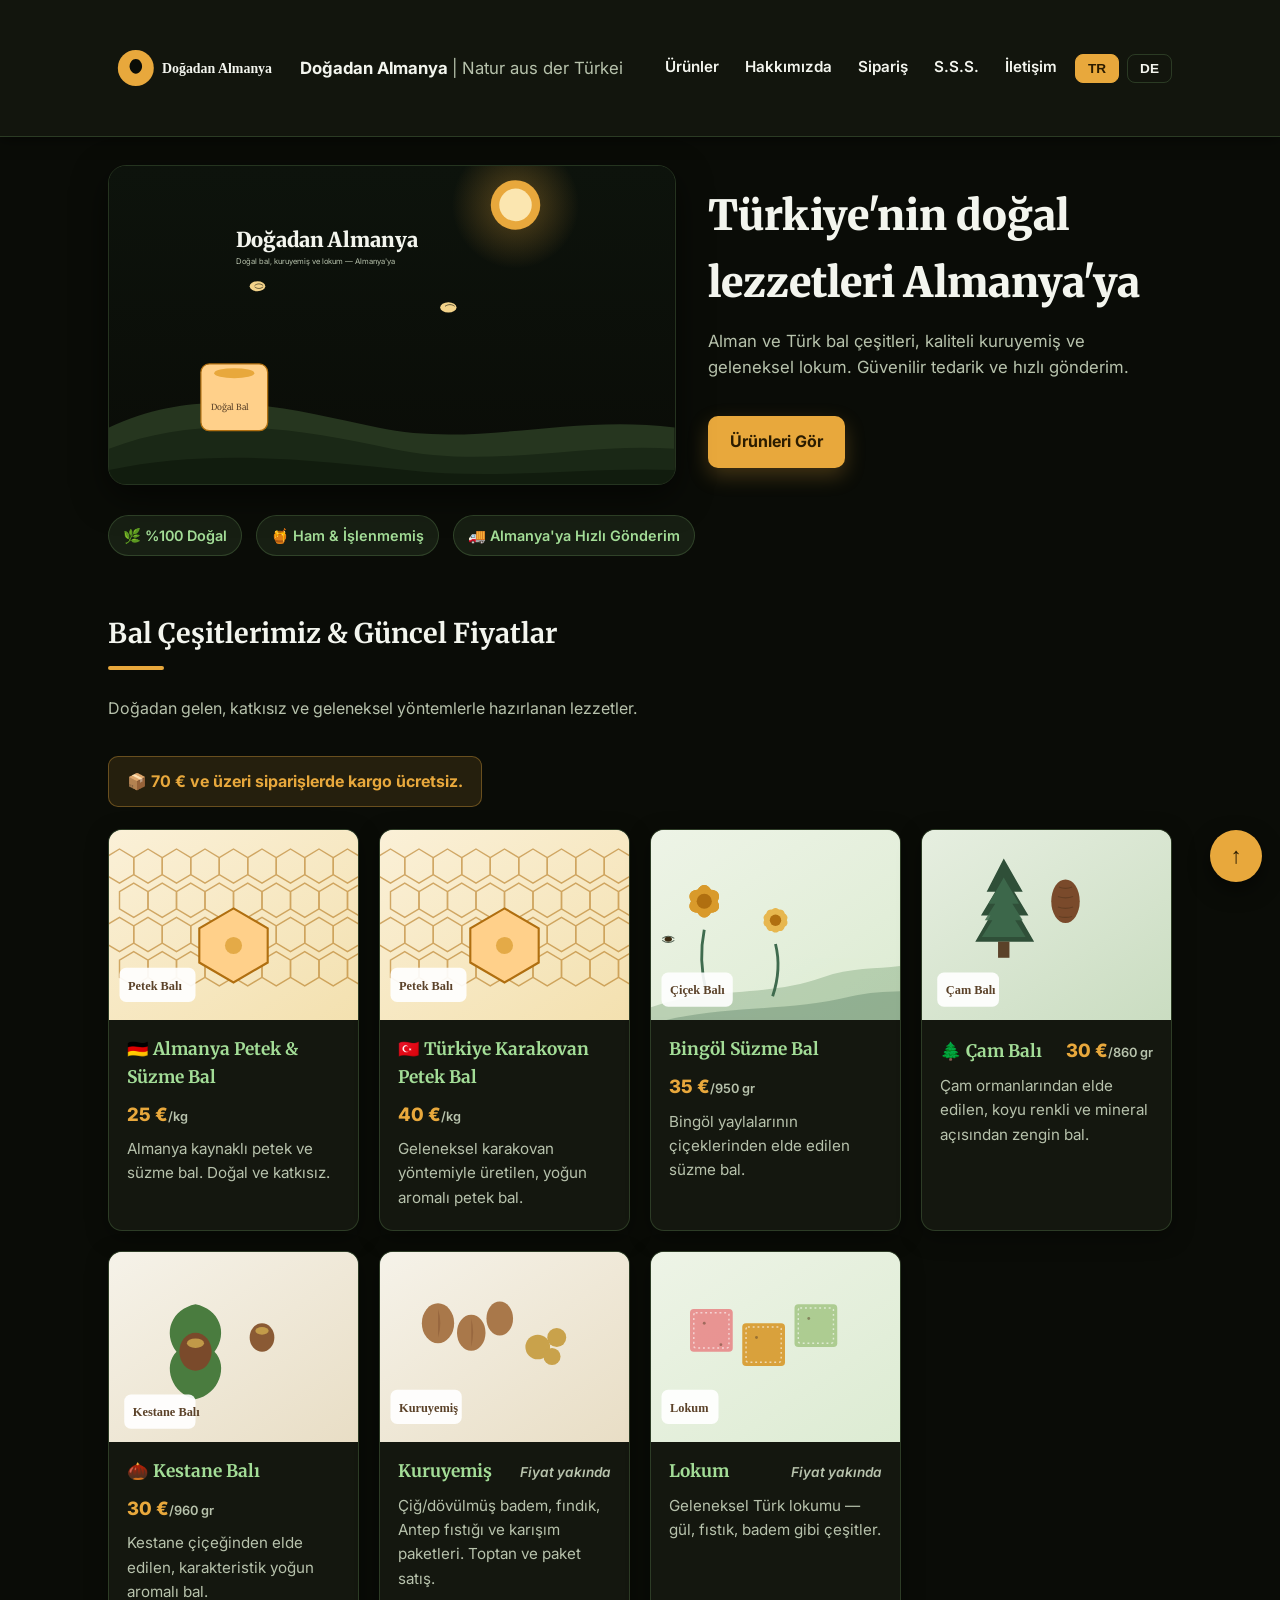
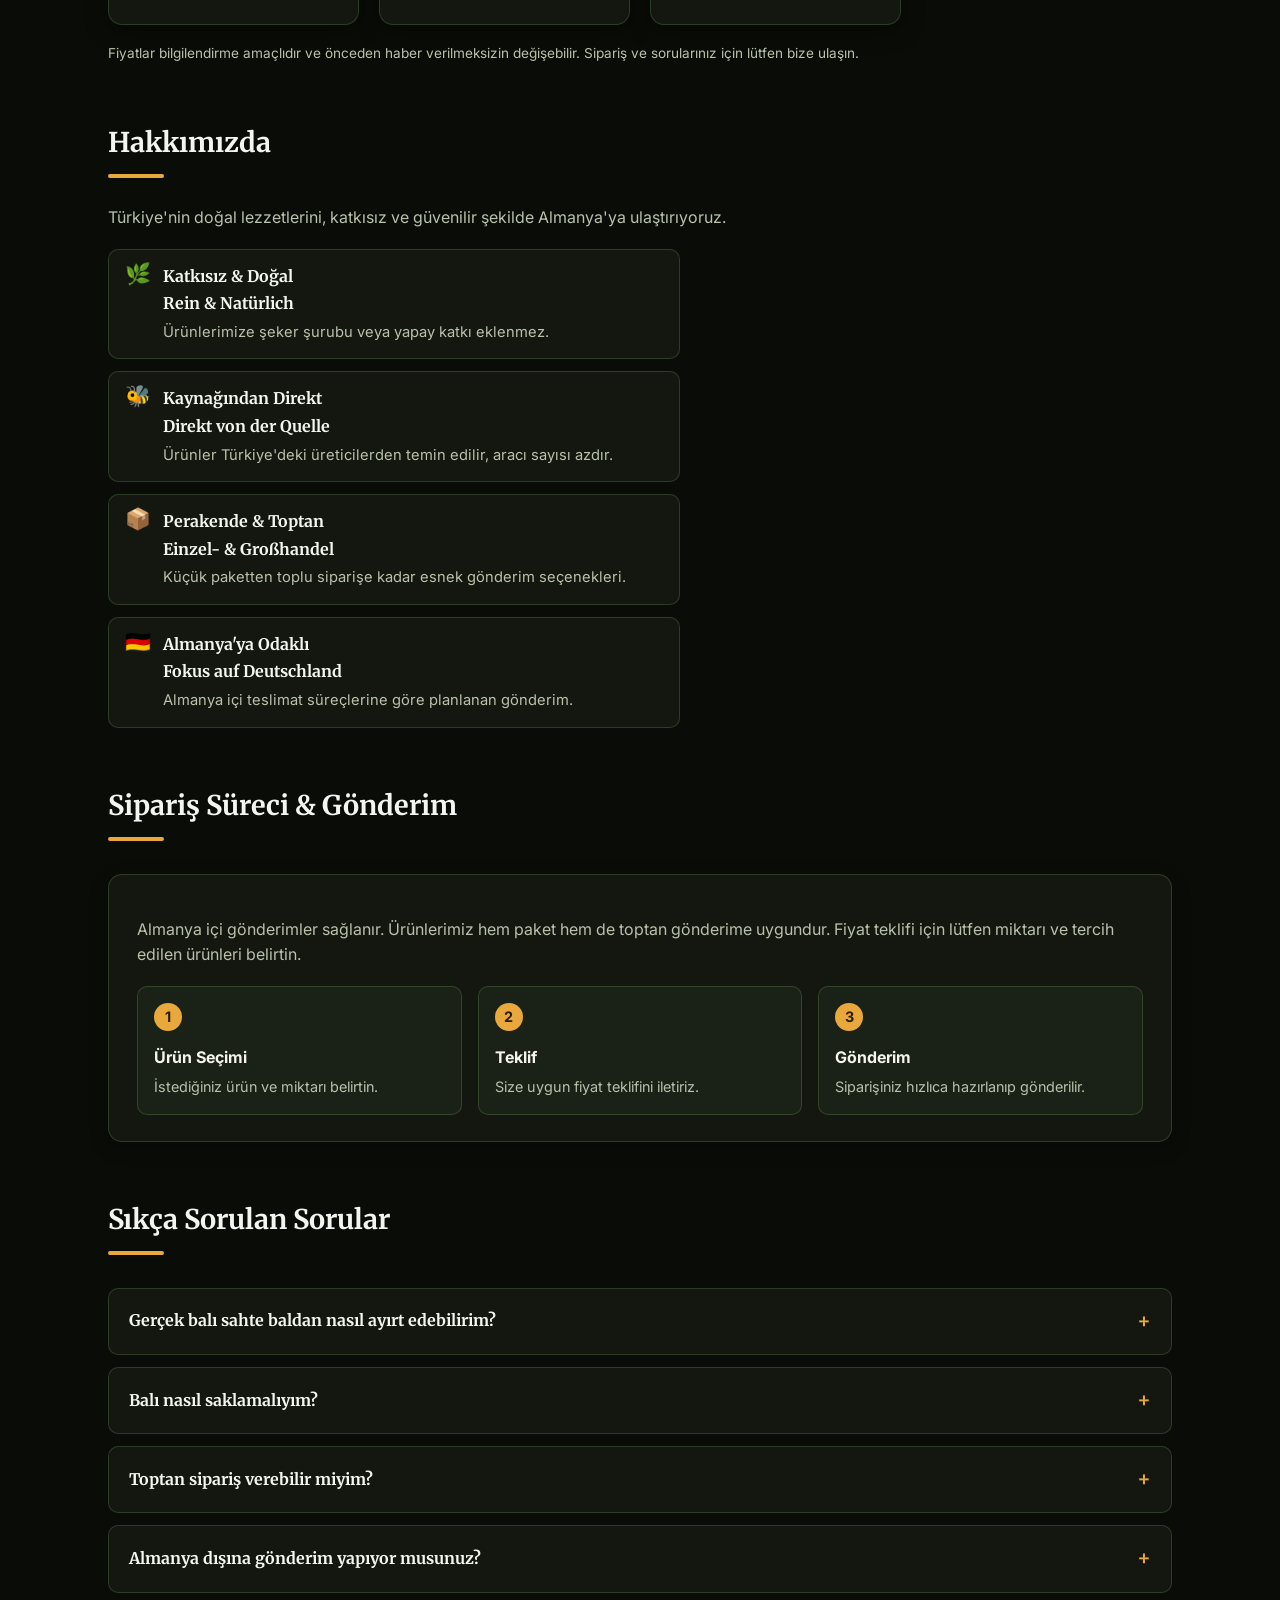
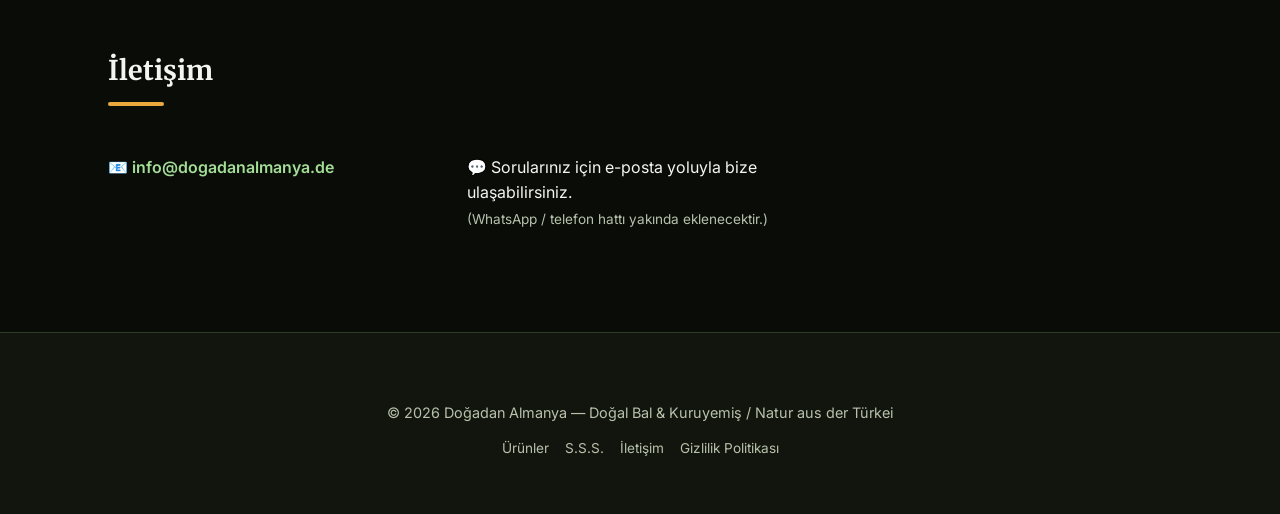
==== commit f866028f: "Dark theme, real honey pricing, privacy policy, content fixes - Full dark theme: black background (#" ====
--- a/index.html
+++ b/index.html
@@ -4,10 +4,10 @@
     <meta charset="utf-8" />
     <meta name="viewport" content="width=device-width,initial-scale=1" />
     <title>Doğadan Almanya — Doğal Bal, Petek Bal, Kuruyemiş & Lokum</title>
-    <meta name="description" content="Türkiye'den Almanya'ya doğal bal, petek bal, kuruyemiş ve lokum. Kalite, doğallık ve güven." />
+    <meta name="description" content="Türkiye'den Almanya'ya doğal bal çeşitleri, güncel fiyatlar, kuruyemiş ve lokum. Kalite, doğallık ve güven." />
     <meta name="robots" content="index, follow" />
     <link rel="canonical" href="https://dogadanalmanya.de/" />
-    <meta name="theme-color" content="#1f3826" />
+    <meta name="theme-color" content="#0a0c07" />
 
     <!-- Open Graph / Social -->
     <meta property="og:title" content="Doğadan Almanya — Doğal Bal & Kuruyemiş" />
@@ -94,43 +94,48 @@
           <svg xmlns="http://www.w3.org/2000/svg" viewBox="0 0 1600 900" role="img" aria-label="Doğa ve bal resmi">
             <defs>
               <linearGradient id="sky" x1="0" x2="0" y1="0" y2="1">
-                <stop offset="0" stop-color="#f6f3ea"/>
-                <stop offset="1" stop-color="#e7efe1"/>
+                <stop offset="0" stop-color="#0d130c"/>
+                <stop offset="1" stop-color="#0a0c07"/>
               </linearGradient>
+              <radialGradient id="glow" cx="0.5" cy="0.5" r="0.5">
+                <stop offset="0" stop-color="#e8a83c" stop-opacity="0.35"/>
+                <stop offset="1" stop-color="#e8a83c" stop-opacity="0"/>
+              </radialGradient>
             </defs>
             <rect width="1600" height="900" fill="url(#sky)" />
+            <circle cx="1150" cy="110" r="180" fill="url(#glow)" />
             <g transform="translate(1150,110)">
-              <circle r="70" fill="#e7b74f" />
+              <circle r="70" fill="#e8a83c" />
               <circle r="46" fill="#fbe6b0" />
             </g>
             <g transform="translate(0,260)">
-              <path d="M0,480 C260,360 480,420 760,480 C1040,540 1300,440 1600,480 L1600,900 L0,900 Z" fill="#8fb37e" />
-              <path d="M0,540 C260,440 520,480 800,540 C1080,600 1340,520 1600,540 L1600,900 L0,900 Z" fill="#5c8a5a" opacity="0.9" />
-              <path d="M0,600 C280,540 560,570 840,600 C1100,630 1360,590 1600,600 L1600,900 L0,900 Z" fill="#2f4f38" opacity="0.9" />
+              <path d="M0,480 C260,360 480,420 760,480 C1040,540 1300,440 1600,480 L1600,900 L0,900 Z" fill="#26361f" />
+              <path d="M0,540 C260,440 520,480 800,540 C1080,600 1340,520 1600,540 L1600,900 L0,900 Z" fill="#1a2716" opacity="0.95" />
+              <path d="M0,600 C280,540 560,570 840,600 C1100,630 1360,590 1600,600 L1600,900 L0,900 Z" fill="#111c0e" opacity="0.95" />
             </g>
             <g transform="translate(420,340)">
-              <ellipse cx="0" cy="0" rx="22" ry="14" fill="#3a2b12" />
-              <path d="M-8,-2 C0,-8 8,-8 16,-2" stroke="#233326" stroke-width="2" fill="none" opacity="0.7" />
-              <path d="M-8,2 C0,8 8,8 16,2" stroke="#233326" stroke-width="2" fill="none" opacity="0.7" />
+              <ellipse cx="0" cy="0" rx="22" ry="14" fill="#f3d38a" />
+              <path d="M-8,-2 C0,-8 8,-8 16,-2" stroke="#0a0c07" stroke-width="2" fill="none" opacity="0.8" />
+              <path d="M-8,2 C0,8 8,8 16,2" stroke="#0a0c07" stroke-width="2" fill="none" opacity="0.8" />
             </g>
             <g transform="translate(960,400) scale(1.05)">
-              <ellipse cx="0" cy="0" rx="22" ry="14" fill="#3a2b12" />
-              <path d="M-9,-3 C0,-9 9,-9 17,-3" stroke="#233326" stroke-width="2" fill="none" opacity="0.7" />
+              <ellipse cx="0" cy="0" rx="22" ry="14" fill="#f3d38a" />
+              <path d="M-9,-3 C0,-9 9,-9 17,-3" stroke="#0a0c07" stroke-width="2" fill="none" opacity="0.8" />
             </g>
             <g transform="translate(260,560) scale(1.18)">
               <rect x="0" y="0" width="160" height="160" rx="20" fill="#ffd08a" stroke="#b06f10" stroke-width="3" />
-              <ellipse cx="80" cy="22" rx="48" ry="12" fill="#d99a2b"/>
+              <ellipse cx="80" cy="22" rx="48" ry="12" fill="#e8a83c"/>
               <text x="24" y="110" font-family="Merriweather, serif" font-size="20" fill="#5b4229">Doğal Bal</text>
             </g>
-            <text x="360" y="230" font-family="Merriweather, serif" font-size="58" font-weight="900" fill="#1f3826">Doğadan Almanya</text>
-            <text x="360" y="278" font-family="Inter, sans-serif" font-size="22" fill="#5c6b5e">Doğal bal ve lezzetler — Almanya'ya</text>
+            <text x="360" y="230" font-family="Merriweather, serif" font-size="58" font-weight="900" fill="#f3f5ee">Doğadan Almanya</text>
+            <text x="360" y="278" font-family="Inter, sans-serif" font-size="22" fill="#b7c2ac">Doğal bal, kuruyemiş ve lokum — Almanya'ya</text>
           </svg>
         </div>
         <div class="hero-copy">
           <h1 class="lang-tr">Türkiye'nin doğal lezzetleri Almanya'ya</h1>
           <h1 class="lang-de hidden">Naturprodukte aus der Türkei — direkt nach Deutschland</h1>
-          <p class="lang-tr">Çiçek balı, kekik balı, petek bal, kaliteli kuruyemiş ve geleneksel lokum. Güvenilir tedarik ve hızlı gönderim.</p>
-          <p class="lang-de hidden">Blütenhonig, Thymianhonig, Wabenhonig, hochwertige Nüsse und traditioneller Lokum. Zuverlässige Lieferung, schneller Versand.</p>
+          <p class="lang-tr">Alman ve Türk bal çeşitleri, kaliteli kuruyemiş ve geleneksel lokum. Güvenilir tedarik ve hızlı gönderim.</p>
+          <p class="lang-de hidden">Deutsche und türkische Honigsorten, hochwertige Nüsse und traditioneller Lokum. Zuverlässige Lieferung, schneller Versand.</p>
           <a class="cta lang-tr" href="#products">Ürünleri Gör</a>
           <a class="cta lang-de hidden" href="#products">Produkte ansehen</a>
         </div>
@@ -146,47 +151,91 @@
       </div>
 
       <section id="products" class="section-block">
-        <h2 class="section-title lang-tr">Ürünlerimiz</h2>
-        <h2 class="section-title lang-de hidden">Unsere Produkte</h2>
+        <h2 class="section-title lang-tr">Bal Çeşitlerimiz & Güncel Fiyatlar</h2>
+        <h2 class="section-title lang-de hidden">Unsere Honigsorten & aktuelle Preise</h2>
         <p class="section-sub lang-tr">Doğadan gelen, katkısız ve geleneksel yöntemlerle hazırlanan lezzetler.</p>
         <p class="section-sub lang-de hidden">Naturbelassene Köstlichkeiten, nach traditionellen Methoden hergestellt.</p>
 
+        <div class="shipping-banner">
+          <span class="lang-tr">📦 70 € ve üzeri siparişlerde kargo ücretsiz.</span>
+          <span class="lang-de hidden">📦 Kostenloser Versand ab 70 € Bestellwert.</span>
+        </div>
+
         <div class="grid">
           <article class="card">
-            <img src="images/flower.svg" alt="Çiçek Balı" loading="lazy" width="600" height="400" />
-            <div class="card-body">
-              <h3 class="lang-tr">Çiçek Balı</h3>
-              <h3 class="lang-de hidden">Blütenhonig</h3>
-              <p class="lang-tr">Doğal çiçek balı — çeşitli mevsim çiçeklerinden elde edilir. Tat, aroma ve akışkanlık seçenekleri mevcuttur.</p>
-              <p class="lang-de hidden">Natürlicher Blütenhonig aus verschiedenen Saisonblüten. Erhältlich in unterschiedlichen Geschmacksrichtungen und Konsistenzen.</p>
-            </div>
-          </article>
-
-          <article class="card">
-            <img src="images/thyme.svg" alt="Kekik Balı" loading="lazy" width="600" height="400" />
-            <div class="card-body">
-              <h3 class="lang-tr">Kekik Balı</h3>
-              <h3 class="lang-de hidden">Thymianhonig</h3>
-              <p class="lang-tr">Aroması güçlü, yöresel kekik balı. Özellikle kahvaltılık ve şifa amaçlı tercih edilir.</p>
-              <p class="lang-de hidden">Regionaler Thymianhonig mit kräftigem Aroma — beliebt zum Frühstück und für seine wohltuende Wirkung.</p>
-            </div>
-          </article>
-
-          <article class="card">
-            <img src="images/honeycomb.svg" alt="Petek Balı" loading="lazy" width="600" height="400" />
-            <div class="card-body">
-              <h3 class="lang-tr">Petek Balı</h3>
-              <h3 class="lang-de hidden">Wabenhonig</h3>
-              <p class="lang-tr">Doğal petek bal; balmumu içinde sunulur. Tağşişsizlik ve doğallığa önem veriyoruz.</p>
-              <p class="lang-de hidden">Natürlicher Wabenhonig direkt in der Wachswabe. Wir legen Wert auf Reinheit und Natürlichkeit.</p>
+            <img src="images/honeycomb.svg" alt="Almanya Petek & Süzme Bal" loading="lazy" width="600" height="400" />
+            <div class="card-body">
+              <div class="price-row">
+                <h3 class="lang-tr">🇩🇪 Almanya Petek & Süzme Bal</h3>
+                <h3 class="lang-de hidden">🇩🇪 Deutscher Waben- & Schleuderhonig</h3>
+                <span class="price">25 €<span class="unit">/kg</span></span>
+              </div>
+              <p class="lang-tr">Almanya kaynaklı petek ve süzme bal. Doğal ve katkısız.</p>
+              <p class="lang-de hidden">Wabenhonig und Schleuderhonig aus Deutschland. Naturbelassen und ohne Zusätze.</p>
+            </div>
+          </article>
+
+          <article class="card">
+            <img src="images/honeycomb.svg" alt="Türkiye Karakovan Petek Bal" loading="lazy" width="600" height="400" />
+            <div class="card-body">
+              <div class="price-row">
+                <h3 class="lang-tr">🇹🇷 Türkiye Karakovan Petek Bal</h3>
+                <h3 class="lang-de hidden">🇹🇷 Türkischer Karakovan-Wabenhonig</h3>
+                <span class="price">40 €<span class="unit">/kg</span></span>
+              </div>
+              <p class="lang-tr">Geleneksel karakovan yöntemiyle üretilen, yoğun aromalı petek bal.</p>
+              <p class="lang-de hidden">Traditionell im Baumstock (Karakovan) erzeugter Wabenhonig mit intensivem Aroma.</p>
+            </div>
+          </article>
+
+          <article class="card">
+            <img src="images/flower.svg" alt="Bingöl Süzme Bal" loading="lazy" width="600" height="400" />
+            <div class="card-body">
+              <div class="price-row">
+                <h3 class="lang-tr">Bingöl Süzme Bal</h3>
+                <h3 class="lang-de hidden">Bingöl Schleuderhonig</h3>
+                <span class="price">35 €<span class="unit">/950 gr</span></span>
+              </div>
+              <p class="lang-tr">Bingöl yaylalarının çiçeklerinden elde edilen süzme bal.</p>
+              <p class="lang-de hidden">Schleuderhonig aus den Blüten der Bingöl-Hochebenen.</p>
+            </div>
+          </article>
+
+          <article class="card">
+            <img src="images/pine.svg" alt="Çam Balı" loading="lazy" width="600" height="400" />
+            <div class="card-body">
+              <div class="price-row">
+                <h3 class="lang-tr">🌲 Çam Balı</h3>
+                <h3 class="lang-de hidden">🌲 Kiefernhonig</h3>
+                <span class="price">30 €<span class="unit">/860 gr</span></span>
+              </div>
+              <p class="lang-tr">Çam ormanlarından elde edilen, koyu renkli ve mineral açısından zengin bal.</p>
+              <p class="lang-de hidden">Aus Kiefernwäldern gewonnener, dunkler und mineralstoffreicher Honig.</p>
+            </div>
+          </article>
+
+          <article class="card">
+            <img src="images/chestnut.svg" alt="Kestane Balı" loading="lazy" width="600" height="400" />
+            <div class="card-body">
+              <div class="price-row">
+                <h3 class="lang-tr">🌰 Kestane Balı</h3>
+                <h3 class="lang-de hidden">🌰 Kastanienhonig</h3>
+                <span class="price">30 €<span class="unit">/960 gr</span></span>
+              </div>
+              <p class="lang-tr">Kestane çiçeğinden elde edilen, karakteristik yoğun aromalı bal.</p>
+              <p class="lang-de hidden">Honig aus Kastanienblüten mit charakteristisch kräftigem Aroma.</p>
             </div>
           </article>
 
           <article class="card">
             <img src="images/nuts.svg" alt="Kuruyemiş" loading="lazy" width="600" height="400" />
             <div class="card-body">
-              <h3 class="lang-tr">Kuruyemiş</h3>
-              <h3 class="lang-de hidden">Nüsse</h3>
+              <div class="price-row">
+                <h3 class="lang-tr">Kuruyemiş</h3>
+                <h3 class="lang-de hidden">Nüsse</h3>
+                <span class="price price-soon lang-tr">Fiyat yakında</span>
+                <span class="price price-soon lang-de hidden">Preis folgt</span>
+              </div>
               <p class="lang-tr">Çiğ/dövülmüş badem, fındık, Antep fıstığı ve karışım paketleri. Toptan ve paket satış.</p>
               <p class="lang-de hidden">Rohe/gehackte Mandeln, Haselnüsse, Pistazien und Mischpackungen. Groß- und Einzelhandel.</p>
             </div>
@@ -195,13 +244,20 @@
           <article class="card">
             <img src="images/lokum.svg" alt="Lokum" loading="lazy" width="600" height="400" />
             <div class="card-body">
-              <h3 class="lang-tr">Lokum</h3>
-              <h3 class="lang-de hidden">Türkischer Honig (Lokum)</h3>
+              <div class="price-row">
+                <h3 class="lang-tr">Lokum</h3>
+                <h3 class="lang-de hidden">Türkischer Honig (Lokum)</h3>
+                <span class="price price-soon lang-tr">Fiyat yakında</span>
+                <span class="price price-soon lang-de hidden">Preis folgt</span>
+              </div>
               <p class="lang-tr">Geleneksel Türk lokumu — gül, fıstık, badem gibi çeşitler.</p>
               <p class="lang-de hidden">Traditionelles türkisches Lokum — Sorten wie Rose, Pistazie und Mandel.</p>
             </div>
           </article>
         </div>
+
+        <p class="price-note lang-tr">Fiyatlar bilgilendirme amaçlıdır ve önceden haber verilmeksizin değişebilir. Sipariş ve sorularınız için lütfen bize ulaşın.</p>
+        <p class="price-note lang-de hidden">Die Preise dienen der Information und können sich ohne Vorankündigung ändern. Für Bestellungen und Fragen kontaktieren Sie uns bitte.</p>
       </section>
 
       <section id="about" class="section-block">
@@ -253,7 +309,7 @@
       </section>
 
       <section id="ordering" class="section-block">
-        <h2 class="section-title lang-tr">Siparişlendirme & Gönderim</h2>
+        <h2 class="section-title lang-tr">Sipariş Süreci & Gönderim</h2>
         <h2 class="section-title lang-de hidden">Bestellung & Versand</h2>
         <div class="info-card">
           <p class="lang-tr">Almanya içi gönderimler sağlanır. Ürünlerimiz hem paket hem de toptan gönderime uygundur. Fiyat teklifi için lütfen miktarı ve tercih edilen ürünleri belirtin.</p>
@@ -342,6 +398,8 @@
           <a href="#faq" class="lang-de hidden">FAQ</a>
           <a href="#contact" class="lang-tr">İletişim</a>
           <a href="#contact" class="lang-de hidden">Kontakt</a>
+          <a href="privacy.html" class="lang-tr">Gizlilik Politikası</a>
+          <a href="privacy.html" class="lang-de hidden">Datenschutz</a>
         </nav>
       </div>
     </footer>
--- a/styles.css
+++ b/styles.css
@@ -1,16 +1,15 @@
-/* Doğadan Almanya — nature palette: forest greens, honey gold, earth tones */
+/* Doğadan Almanya — dark nature theme: black background, honey gold & leaf green accents */
 :root{
-  --bg:#f6f3ea;
-  --card:#ffffff;
-  --forest-dark:#1f3826;
-  --forest:#2f4f38;
-  --leaf:#5c8a5a;
-  --leaf-light:#e7efe1;
-  --honey:#d99a2b;
-  --honey-dark:#b06f10;
-  --earth:#5b4229;
-  --text:#233326;
-  --muted:#5c6b5e;
+  --bg:#0a0c07;
+  --surface:#14170f;
+  --surface-2:#12150d;
+  --border-tint: rgba(143,207,130,0.20);
+  --forest:#7fbf78;
+  --leaf:#a3dd97;
+  --honey:#e8a83c;
+  --honey-dark:#2b1c00;
+  --text:#f3f5ee;
+  --muted:#b7c2ac;
   --container:1120px;
   --radius:14px;
   --gap:20px;
@@ -25,7 +24,7 @@
 .container{max-width:var(--container);margin:0 auto;padding:28px}
 
 /* Accessibility */
-.skip-link{position:absolute;left:-999px;top:0;background:var(--honey);color:#2b1c00;padding:10px 16px;border-radius:0 0 8px 0;font-weight:700;z-index:1000}
+.skip-link{position:absolute;left:-999px;top:0;background:var(--honey);color:var(--honey-dark);padding:10px 16px;border-radius:0 0 8px 0;font-weight:700;z-index:1000}
 .skip-link:focus{left:0}
 a:focus-visible, button:focus-visible, summary:focus-visible{outline:3px solid var(--honey);outline-offset:2px}
 @media (prefers-reduced-motion: reduce){
@@ -34,27 +33,27 @@
 }
 
 /* Header */
-.site-header{background:var(--forest-dark);padding:14px 0;position:sticky;top:0;z-index:100;box-shadow:0 2px 10px rgba(0,0,0,0.12)}
+.site-header{background:var(--surface-2);padding:14px 0;position:sticky;top:0;z-index:100;box-shadow:0 2px 14px rgba(0,0,0,0.5);border-bottom:1px solid var(--border-tint)}
 .header-row{display:flex;align-items:center;gap:16px}
-.brand-link{display:flex;align-items:center;gap:12px;text-decoration:none;color:#fdf8ee}
+.brand-link{display:flex;align-items:center;gap:12px;text-decoration:none;color:var(--text)}
 .brand-text{font-weight:700;font-size:1.05rem}
-.brand-text .muted{color:#c9d6c4;font-weight:400}
+.brand-text .muted{color:var(--muted);font-weight:400}
 .brand-logo{max-height:52px;border-radius:8px}
 
 .main-nav{margin-left:auto;display:none;gap:22px}
-.main-nav a{color:#e7efe1;text-decoration:none;font-weight:600;font-size:0.95rem;padding:6px 2px;border-bottom:2px solid transparent}
+.main-nav a{color:var(--text);text-decoration:none;font-weight:600;font-size:0.95rem;padding:6px 2px;border-bottom:2px solid transparent}
 .main-nav a:hover{border-bottom-color:var(--honey)}
 
-.nav-toggle{margin-left:auto;display:inline-flex;flex-direction:column;align-items:center;justify-content:center;gap:5px;width:40px;height:40px;border-radius:8px;border:1px solid rgba(255,255,255,0.25);background:transparent;cursor:pointer}
-.nav-toggle .bar{display:block;width:20px;height:2px;background:#f0ede0;border-radius:2px}
+.nav-toggle{margin-left:auto;display:inline-flex;flex-direction:column;align-items:center;justify-content:center;gap:5px;width:40px;height:40px;border-radius:8px;border:1px solid var(--border-tint);background:transparent;cursor:pointer}
+.nav-toggle .bar{display:block;width:20px;height:2px;background:var(--text);border-radius:2px}
 
-.mobile-nav{display:none;flex-direction:column;gap:2px;background:var(--forest-dark);border-top:1px solid rgba(255,255,255,0.12)}
+.mobile-nav{display:none;flex-direction:column;gap:2px;background:var(--surface-2);border-top:1px solid var(--border-tint)}
 .mobile-nav.open{display:flex}
-.mobile-nav a{color:#e7efe1;text-decoration:none;font-weight:600;padding:14px 28px;border-top:1px solid rgba(255,255,255,0.08)}
+.mobile-nav a{color:var(--text);text-decoration:none;font-weight:600;padding:14px 28px;border-top:1px solid var(--border-tint)}
 
 .lang-switch{display:flex;gap:8px}
-.lang-switch button{border:1px solid rgba(255,255,255,0.25);background:transparent;color:#f0ede0;padding:6px 12px;border-radius:8px;cursor:pointer;font-weight:600;font-size:0.85rem}
-.lang-switch button.active{background:var(--honey);color:#2b1c00;border-color:var(--honey)}
+.lang-switch button{border:1px solid var(--border-tint);background:transparent;color:var(--text);padding:6px 12px;border-radius:8px;cursor:pointer;font-weight:600;font-size:0.85rem}
+.lang-switch button.active{background:var(--honey);color:var(--honey-dark);border-color:var(--honey)}
 
 @media (min-width:900px){
   .main-nav{display:flex}
@@ -63,39 +62,48 @@
 
 /* HERO */
 .hero{display:grid;grid-template-columns:1fr;gap:18px;margin:0 0 30px;align-items:center;position:relative}
-.hero-media{position:relative;border-radius:18px;overflow:hidden;box-shadow:0 12px 34px rgba(31,56,38,0.18)}
+.hero-media{position:relative;border-radius:18px;overflow:hidden;box-shadow:0 12px 34px rgba(0,0,0,0.55);border:1px solid var(--border-tint)}
 .hero-media svg{display:block;width:100%;height:auto}
-.hero-copy h1{font-family:var(--font-serif);font-weight:900;font-size:2rem;margin:0;color:var(--forest-dark)}
+.hero-copy h1{font-family:var(--font-serif);font-weight:900;font-size:2rem;margin:0;color:var(--text)}
 .hero-copy p{max-width:60ch;margin-top:12px;color:var(--muted);font-size:1.05rem}
-.cta{display:inline-block;margin-top:18px;padding:13px 22px;background:var(--honey);color:#2b1c00;border-radius:10px;text-decoration:none;font-weight:700;box-shadow:0 8px 20px rgba(217,154,43,0.35);transition:transform .15s ease, box-shadow .15s ease}
-.cta:hover{transform:translateY(-2px);box-shadow:0 12px 26px rgba(217,154,43,0.45)}
+.cta{display:inline-block;margin-top:18px;padding:13px 22px;background:var(--honey);color:var(--honey-dark);border-radius:10px;text-decoration:none;font-weight:700;box-shadow:0 8px 20px rgba(232,168,60,0.25);transition:transform .15s ease, box-shadow .15s ease}
+.cta:hover{transform:translateY(-2px);box-shadow:0 12px 26px rgba(232,168,60,0.35)}
 
 /* Intro strip */
 .intro-strip{display:flex;flex-wrap:wrap;gap:14px;margin:8px 0 36px}
-.pill{background:var(--leaf-light);color:var(--forest);border:1px solid rgba(92,138,90,0.25);padding:8px 14px;border-radius:999px;font-size:0.9rem;font-weight:600}
+.pill{background:rgba(143,207,130,0.10);color:var(--leaf);border:1px solid var(--border-tint);padding:8px 14px;border-radius:999px;font-size:0.9rem;font-weight:600}
 
 /* Section titles */
-.section-title{margin-top:8px;font-family:var(--font-serif);font-size:1.7rem;color:var(--forest-dark);position:relative;padding-bottom:10px}
+.section-title{margin-top:8px;font-family:var(--font-serif);font-size:1.7rem;color:var(--text);position:relative;padding-bottom:10px}
 .section-title::after{content:"";display:block;width:56px;height:4px;background:var(--honey);border-radius:4px;margin-top:10px}
 .section-sub{color:var(--muted);margin-top:-6px}
 
+/* Shipping banner */
+.shipping-banner{margin-top:18px;background:rgba(232,168,60,0.12);border:1px solid rgba(232,168,60,0.35);color:var(--honey);font-weight:700;padding:12px 18px;border-radius:10px;display:inline-block}
+
 /* Cards */
 .grid{display:grid;grid-template-columns:repeat(auto-fit,minmax(240px,1fr));gap:var(--gap);margin-top:22px}
-.card{background:var(--card);padding:0;border-radius:var(--radius);overflow:hidden;box-shadow:0 6px 22px rgba(31,56,38,0.08);transition:transform .18s ease, box-shadow .18s ease;border:1px solid rgba(92,138,90,0.12)}
-.card:hover{transform:translateY(-6px);box-shadow:0 16px 32px rgba(31,56,38,0.16)}
-.card img{width:100%;height:190px;object-fit:cover;display:block;background:var(--leaf-light)}
+.card{background:var(--surface);padding:0;border-radius:var(--radius);overflow:hidden;box-shadow:0 6px 22px rgba(0,0,0,0.35);transition:transform .18s ease, box-shadow .18s ease;border:1px solid var(--border-tint)}
+.card:hover{transform:translateY(-6px);box-shadow:0 16px 32px rgba(0,0,0,0.5)}
+.card img{width:100%;height:190px;object-fit:cover;display:block;background:#e7efe1}
 .card .card-body{padding:16px 18px 20px}
-.card h3{margin:0 0 8px;font-size:1.12rem;color:var(--forest-dark);font-family:var(--font-serif)}
+.card h3{margin:0 0 8px;font-size:1.08rem;color:var(--leaf);font-family:var(--font-serif)}
 .card p{color:var(--muted);font-size:0.95rem;margin:0}
+.price-row{display:flex;flex-wrap:wrap;align-items:baseline;justify-content:space-between;gap:8px 12px;margin-bottom:8px}
+.price-row h3{margin:0;flex:1 1 auto}
+.price{color:var(--honey);font-weight:800;font-size:1.15rem;white-space:nowrap}
+.price .unit{color:var(--muted);font-weight:600;font-size:0.8rem}
+.price.price-soon{font-size:0.85rem;font-weight:600;color:var(--muted);font-style:italic}
+.price-note{color:var(--muted);font-size:0.85rem;margin-top:18px}
 
 /* Feature / ordering section */
 .section-block{margin-top:56px}
-.info-card{background:var(--card);border-radius:var(--radius);padding:26px 28px;border:1px solid rgba(92,138,90,0.14);box-shadow:0 6px 18px rgba(31,56,38,0.06)}
+.info-card{background:var(--surface);border-radius:var(--radius);padding:26px 28px;border:1px solid var(--border-tint);box-shadow:0 6px 18px rgba(0,0,0,0.3)}
 .info-card p{color:var(--muted)}
 .steps{display:grid;grid-template-columns:repeat(auto-fit,minmax(200px,1fr));gap:16px;margin-top:18px}
-.step{background:var(--leaf-light);border-radius:10px;padding:16px}
-.step .num{display:inline-flex;align-items:center;justify-content:center;width:28px;height:28px;border-radius:50%;background:var(--forest);color:#fff;font-weight:700;font-size:0.9rem;margin-bottom:8px}
-.step h4{margin:6px 0 4px;font-size:1rem;color:var(--forest-dark)}
+.step{background:rgba(143,207,130,0.06);border:1px solid var(--border-tint);border-radius:10px;padding:16px}
+.step .num{display:inline-flex;align-items:center;justify-content:center;width:28px;height:28px;border-radius:50%;background:var(--honey);color:var(--honey-dark);font-weight:700;font-size:0.9rem;margin-bottom:8px}
+.step h4{margin:6px 0 4px;font-size:1rem;color:var(--text)}
 .step p{margin:0;font-size:0.9rem}
 
 /* Anchor targets shouldn't hide under the sticky header */
@@ -104,39 +112,46 @@
 /* About / trust section */
 .about-grid{display:grid;grid-template-columns:1fr;gap:24px;align-items:start;margin-top:18px}
 .trust-list{list-style:none;margin:0;padding:0;display:grid;gap:12px}
-.trust-list li{display:flex;gap:12px;align-items:flex-start;background:var(--card);border:1px solid rgba(92,138,90,0.14);border-radius:10px;padding:14px 16px}
+.trust-list li{display:flex;gap:12px;align-items:flex-start;background:var(--surface);border:1px solid var(--border-tint);border-radius:10px;padding:14px 16px}
 .trust-list .icon{font-size:1.3rem;line-height:1}
-.trust-list strong{display:block;color:var(--forest-dark);font-family:var(--font-serif);font-size:1rem;margin-bottom:2px}
+.trust-list strong{display:block;color:var(--text);font-family:var(--font-serif);font-size:1rem;margin-bottom:2px}
 .trust-list span.desc{color:var(--muted);font-size:0.92rem}
 
 /* FAQ */
 .faq{display:grid;gap:12px;margin-top:18px}
-.faq details{background:var(--card);border:1px solid rgba(92,138,90,0.14);border-radius:10px;padding:0;overflow:hidden}
-.faq summary{cursor:pointer;list-style:none;padding:16px 20px;font-weight:700;color:var(--forest-dark);font-family:var(--font-serif);display:flex;justify-content:space-between;align-items:center;gap:12px}
+.faq details{background:var(--surface);border:1px solid var(--border-tint);border-radius:10px;padding:0;overflow:hidden}
+.faq summary{cursor:pointer;list-style:none;padding:16px 20px;font-weight:700;color:var(--text);font-family:var(--font-serif);display:flex;justify-content:space-between;align-items:center;gap:12px}
 .faq summary::-webkit-details-marker{display:none}
-.faq summary::after{content:"+";font-size:1.3rem;color:var(--honey-dark);flex-shrink:0}
+.faq summary::after{content:"+";font-size:1.3rem;color:var(--honey);flex-shrink:0}
 .faq details[open] summary::after{content:"–"}
 .faq .faq-body{padding:0 20px 18px;color:var(--muted);font-size:0.95rem}
 
 /* Contact */
 .contact-grid{display:grid;grid-template-columns:1fr;gap:14px}
-.contact-grid a{color:var(--forest);font-weight:600;text-decoration:none}
+.contact-grid a{color:var(--leaf);font-weight:600;text-decoration:none}
 .contact-grid a:hover{text-decoration:underline}
 .contact-note{font-size:0.85rem;color:var(--muted);margin-top:4px}
 
 /* Floating actions */
 .floating-actions{position:fixed;right:18px;bottom:18px;display:flex;flex-direction:column;gap:12px;z-index:200}
-.fab{width:52px;height:52px;border-radius:50%;display:flex;align-items:center;justify-content:center;font-size:1.4rem;text-decoration:none;box-shadow:0 8px 20px rgba(0,0,0,0.22);border:none;cursor:pointer}
+.fab{width:52px;height:52px;border-radius:50%;display:flex;align-items:center;justify-content:center;font-size:1.4rem;text-decoration:none;box-shadow:0 8px 20px rgba(0,0,0,0.5);border:none;cursor:pointer}
 .fab-whatsapp{background:#25d366;color:#fff}
-.fab-top{background:var(--forest-dark);color:#fff;opacity:0;pointer-events:none;transition:opacity .2s ease}
+.fab-top{background:var(--honey);color:var(--honey-dark);opacity:0;pointer-events:none;transition:opacity .2s ease}
 .fab-top.visible{opacity:1;pointer-events:auto}
 
-.site-footer{padding:26px 0;text-align:center;color:#e7efe1;font-size:0.9rem;background:var(--forest-dark);margin-top:56px}
+.site-footer{padding:26px 0;text-align:center;color:var(--muted);font-size:0.9rem;background:var(--surface-2);margin-top:56px;border-top:1px solid var(--border-tint)}
 .footer-links{margin-top:8px;display:flex;gap:16px;justify-content:center;flex-wrap:wrap}
-.footer-links a{color:#c9d6c4;text-decoration:none;font-size:0.85rem}
-.footer-links a:hover{text-decoration:underline}
+.footer-links a{color:var(--muted);text-decoration:none;font-size:0.85rem}
+.footer-links a:hover{text-decoration:underline;color:var(--leaf)}
 .hidden{display:none}
 .disclaimer{font-size:0.95rem;color:var(--muted)}
+
+/* Legal / prose pages (privacy policy) */
+.legal-content h2{margin-top:34px}
+.legal-content h2:first-child{margin-top:0}
+.legal-content p, .legal-content li{color:var(--muted);font-size:0.98rem}
+.legal-content ul{padding-left:22px}
+.legal-content strong{color:var(--text)}
 
 @media (min-width:900px){
   .hero{grid-template-columns:1.1fr 0.9fr;gap:32px}
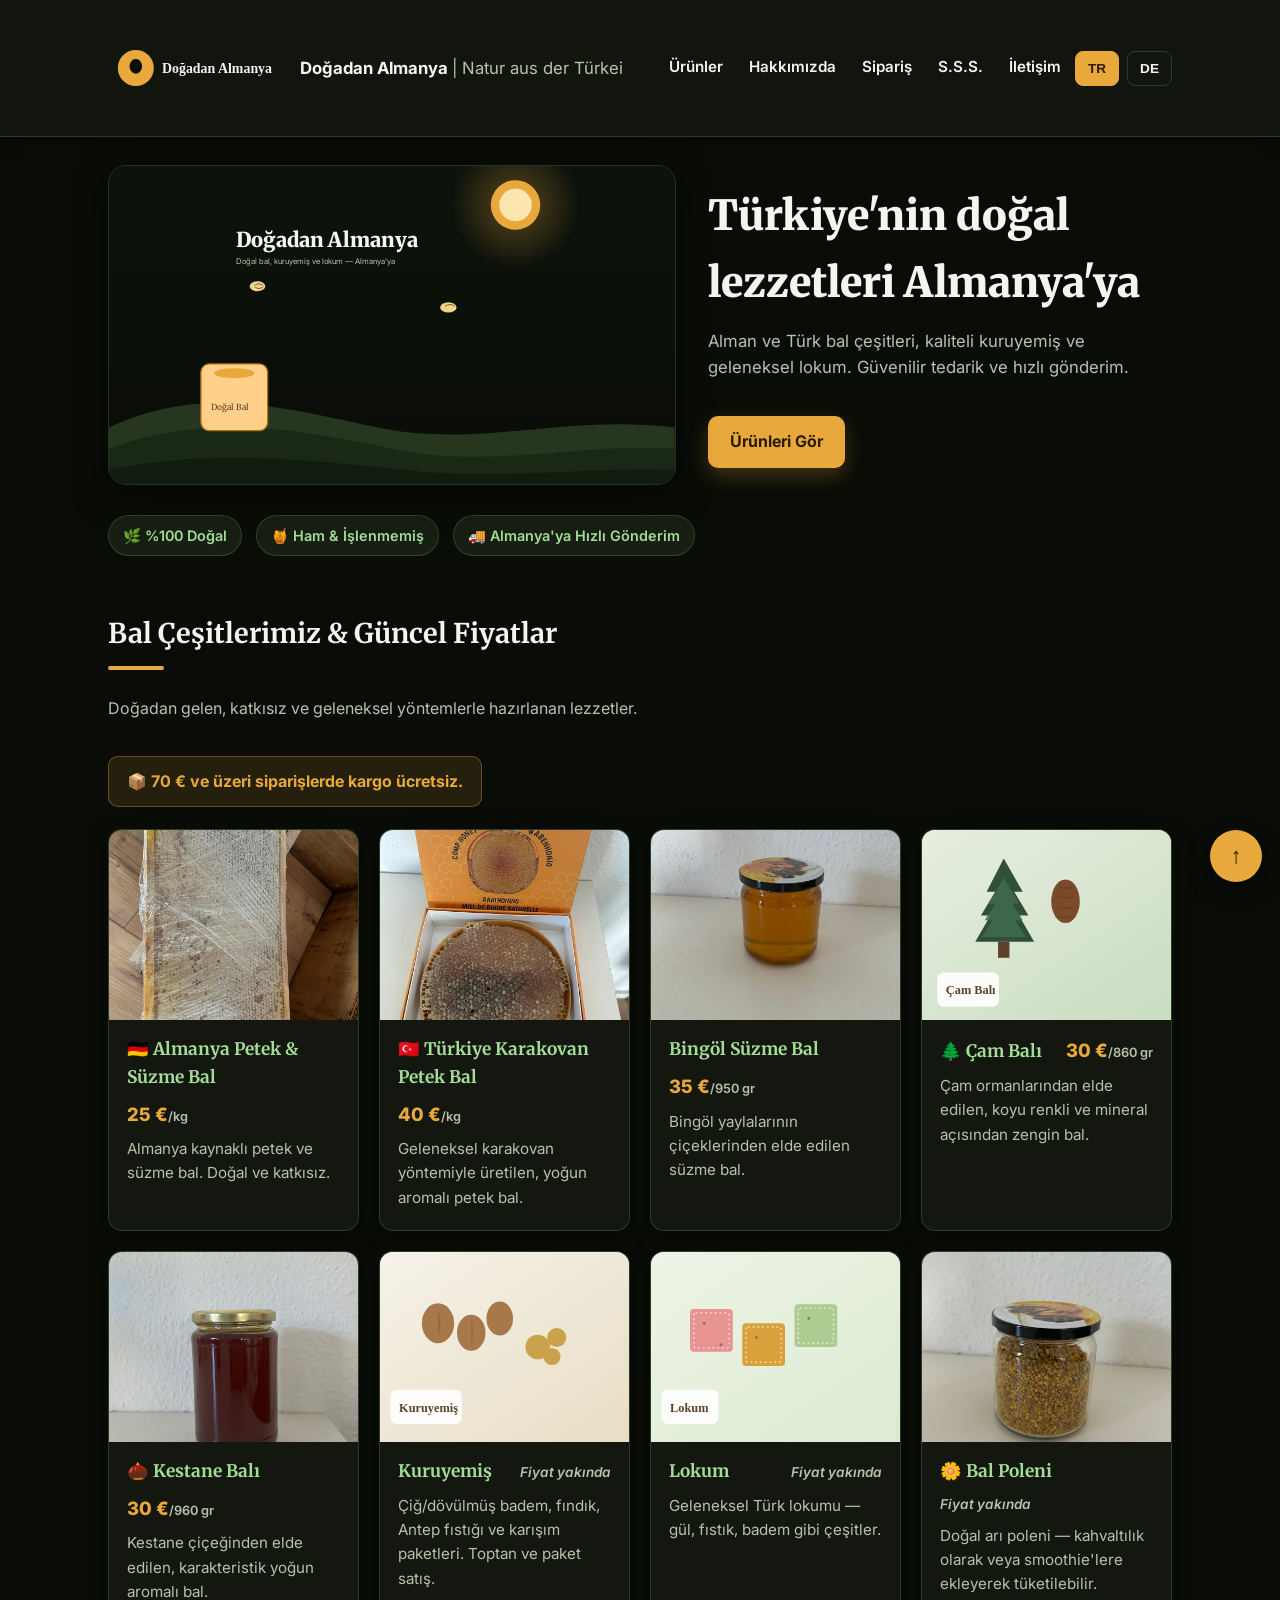
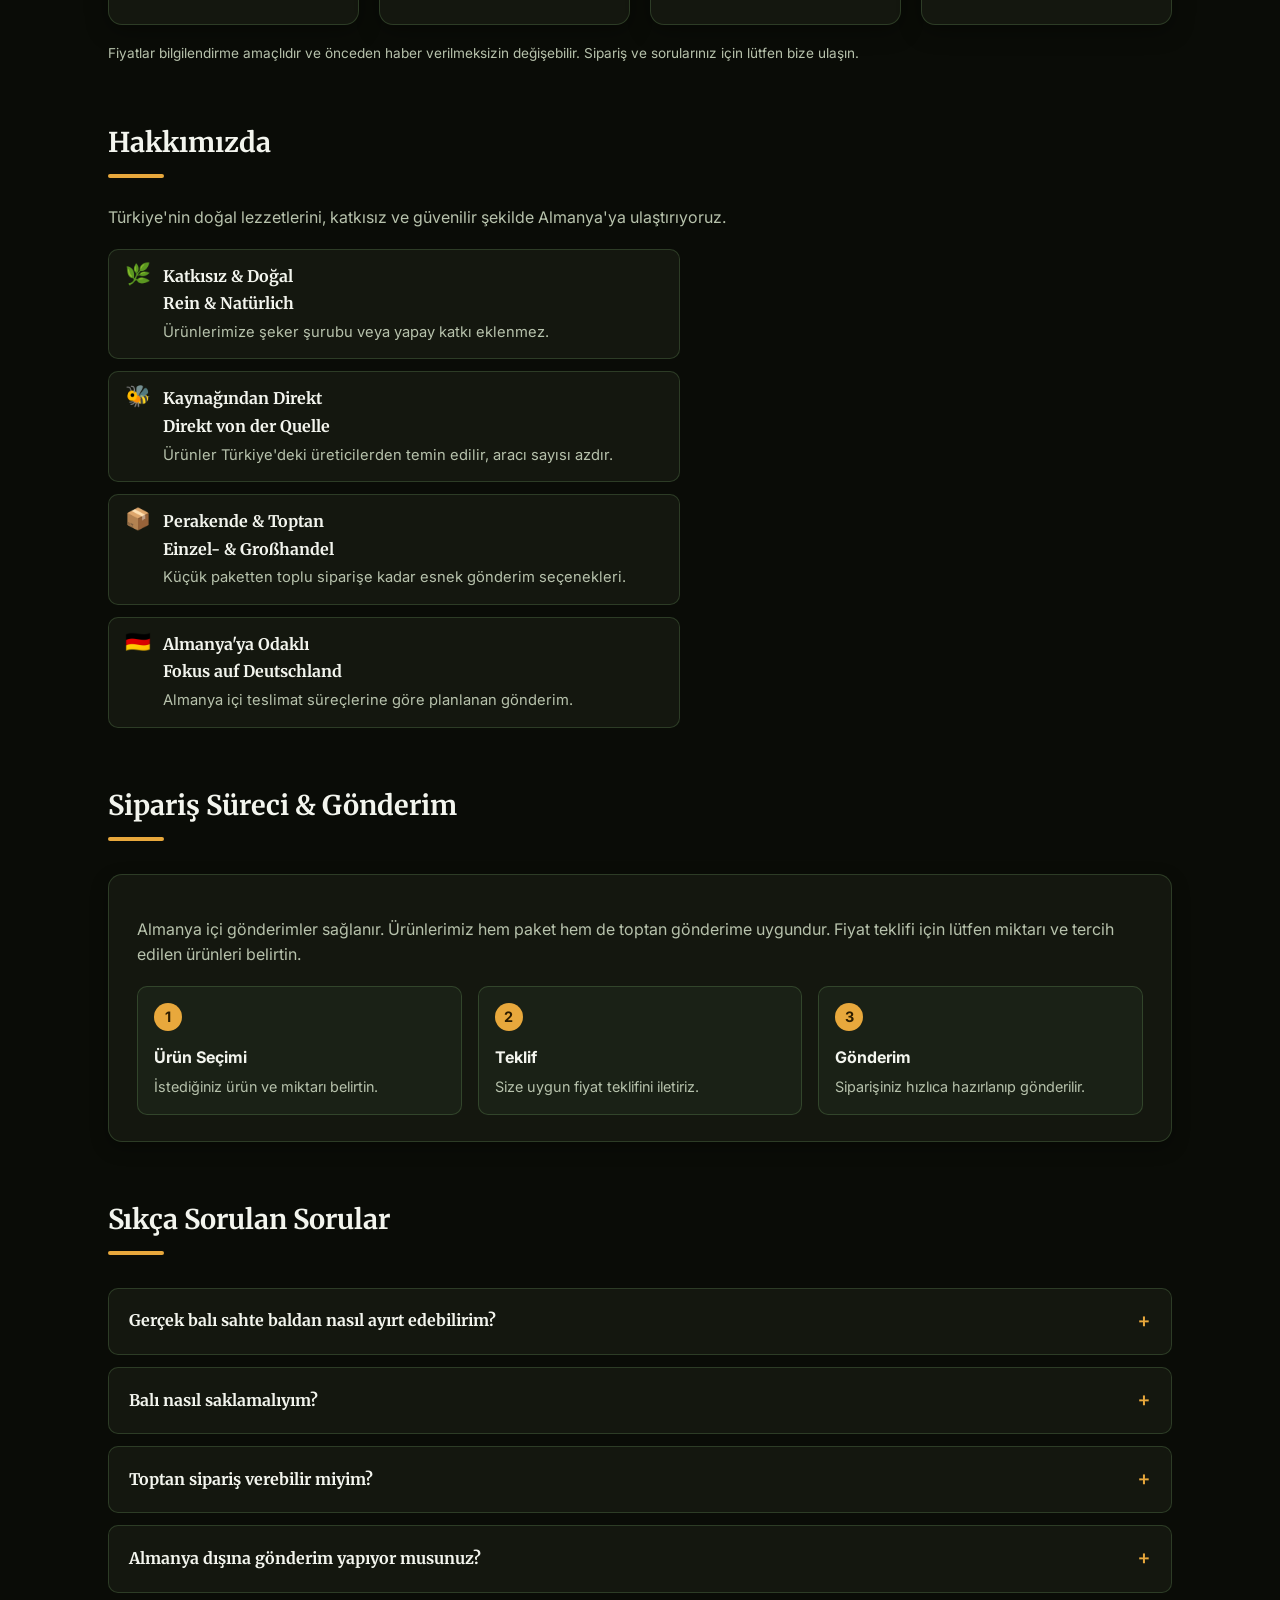
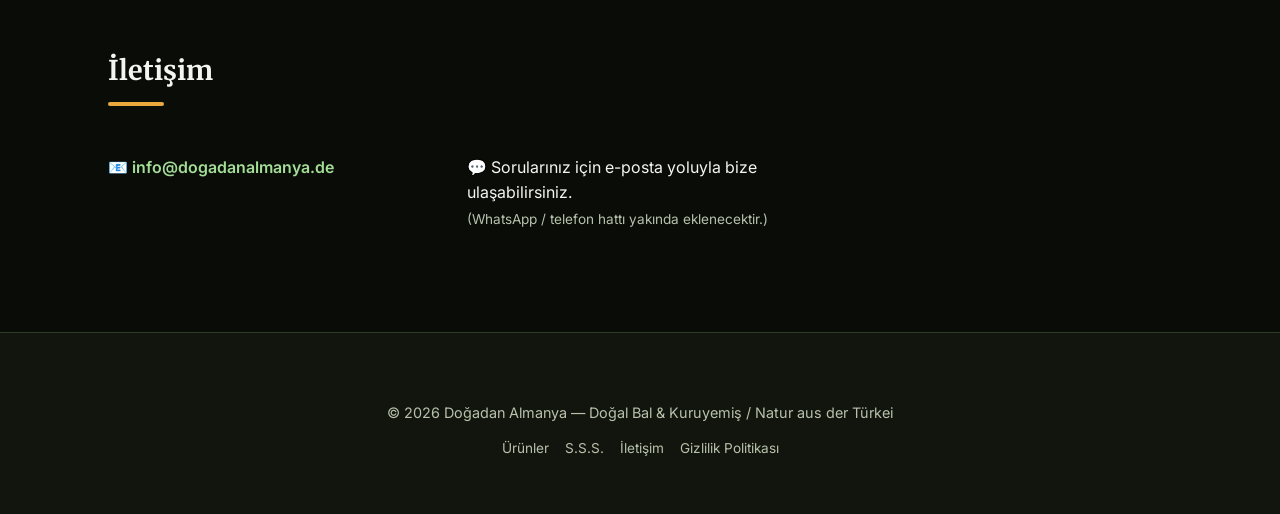
==== commit aedf9fbb: "Replace illustrations with real product photos Used the customer-supplied photos for the products th" ====
--- a/index.html
+++ b/index.html
@@ -163,7 +163,7 @@
 
         <div class="grid">
           <article class="card">
-            <img src="images/honeycomb.svg" alt="Almanya Petek & Süzme Bal" loading="lazy" width="600" height="400" />
+            <img src="images/photos/almanya-petek-1.jpg" alt="Almanya Petek & Süzme Bal" loading="lazy" width="900" height="1200" />
             <div class="card-body">
               <div class="price-row">
                 <h3 class="lang-tr">🇩🇪 Almanya Petek & Süzme Bal</h3>
@@ -176,7 +176,7 @@
           </article>
 
           <article class="card">
-            <img src="images/honeycomb.svg" alt="Türkiye Karakovan Petek Bal" loading="lazy" width="600" height="400" />
+            <img src="images/photos/karakovan-box-open.jpg" alt="Türkiye Karakovan Petek Bal" loading="lazy" width="900" height="1200" />
             <div class="card-body">
               <div class="price-row">
                 <h3 class="lang-tr">🇹🇷 Türkiye Karakovan Petek Bal</h3>
@@ -189,7 +189,7 @@
           </article>
 
           <article class="card">
-            <img src="images/flower.svg" alt="Bingöl Süzme Bal" loading="lazy" width="600" height="400" />
+            <img src="images/photos/bingol-suzme.jpg" alt="Bingöl Süzme Bal" loading="lazy" width="900" height="1200" />
             <div class="card-body">
               <div class="price-row">
                 <h3 class="lang-tr">Bingöl Süzme Bal</h3>
@@ -215,7 +215,7 @@
           </article>
 
           <article class="card">
-            <img src="images/chestnut.svg" alt="Kestane Balı" loading="lazy" width="600" height="400" />
+            <img src="images/photos/kestane-bal.jpg" alt="Kestane Balı" loading="lazy" width="900" height="1200" />
             <div class="card-body">
               <div class="price-row">
                 <h3 class="lang-tr">🌰 Kestane Balı</h3>
@@ -252,6 +252,19 @@
               </div>
               <p class="lang-tr">Geleneksel Türk lokumu — gül, fıstık, badem gibi çeşitler.</p>
               <p class="lang-de hidden">Traditionelles türkisches Lokum — Sorten wie Rose, Pistazie und Mandel.</p>
+            </div>
+          </article>
+          <article class="card">
+            <img src="images/photos/polen.jpg" alt="Bal Poleni" loading="lazy" width="900" height="1200" />
+            <div class="card-body">
+              <div class="price-row">
+                <h3 class="lang-tr">🌼 Bal Poleni</h3>
+                <h3 class="lang-de hidden">🌼 Blütenpollen</h3>
+                <span class="price price-soon lang-tr">Fiyat yakında</span>
+                <span class="price price-soon lang-de hidden">Preis folgt</span>
+              </div>
+              <p class="lang-tr">Doğal arı poleni — kahvaltılık olarak veya smoothie'lere ekleyerek tüketilebilir.</p>
+              <p class="lang-de hidden">Natürlicher Bienenpollen — zum Frühstück oder in Smoothies.</p>
             </div>
           </article>
         </div>
--- a/styles.css
+++ b/styles.css
@@ -33,32 +33,40 @@
 }
 
 /* Header */
-.site-header{background:var(--surface-2);padding:14px 0;position:sticky;top:0;z-index:100;box-shadow:0 2px 14px rgba(0,0,0,0.5);border-bottom:1px solid var(--border-tint)}
-.header-row{display:flex;align-items:center;gap:16px}
-.brand-link{display:flex;align-items:center;gap:12px;text-decoration:none;color:var(--text)}
-.brand-text{font-weight:700;font-size:1.05rem}
+.site-header{background:var(--surface-2);padding:14px 0;box-shadow:0 2px 14px rgba(0,0,0,0.5);border-bottom:1px solid var(--border-tint)}
+.header-row{display:flex;align-items:center;gap:12px;flex-wrap:nowrap}
+.brand-link{display:flex;align-items:center;gap:12px;text-decoration:none;color:var(--text);min-width:0;flex:1 1 auto;overflow:hidden}
+.brand-text{font-weight:700;font-size:1.05rem;white-space:nowrap;overflow:hidden;text-overflow:ellipsis;min-width:0}
 .brand-text .muted{color:var(--muted);font-weight:400}
-.brand-logo{max-height:52px;border-radius:8px}
+.brand-logo{max-height:52px;border-radius:8px;flex-shrink:0}
 
-.main-nav{margin-left:auto;display:none;gap:22px}
+.main-nav{margin-left:auto;display:none;gap:22px;flex-shrink:0}
 .main-nav a{color:var(--text);text-decoration:none;font-weight:600;font-size:0.95rem;padding:6px 2px;border-bottom:2px solid transparent}
 .main-nav a:hover{border-bottom-color:var(--honey)}
 
-.nav-toggle{margin-left:auto;display:inline-flex;flex-direction:column;align-items:center;justify-content:center;gap:5px;width:40px;height:40px;border-radius:8px;border:1px solid var(--border-tint);background:transparent;cursor:pointer}
+.nav-toggle{flex-shrink:0;display:inline-flex;flex-direction:column;align-items:center;justify-content:center;gap:5px;width:44px;height:44px;border-radius:8px;border:1px solid var(--border-tint);background:transparent;cursor:pointer}
 .nav-toggle .bar{display:block;width:20px;height:2px;background:var(--text);border-radius:2px}
 
 .mobile-nav{display:none;flex-direction:column;gap:2px;background:var(--surface-2);border-top:1px solid var(--border-tint)}
 .mobile-nav.open{display:flex}
 .mobile-nav a{color:var(--text);text-decoration:none;font-weight:600;padding:14px 28px;border-top:1px solid var(--border-tint)}
 
-.lang-switch{display:flex;gap:8px}
-.lang-switch button{border:1px solid var(--border-tint);background:transparent;color:var(--text);padding:6px 12px;border-radius:8px;cursor:pointer;font-weight:600;font-size:0.85rem}
+.lang-switch{display:flex;gap:8px;flex-shrink:0}
+.lang-switch button{border:1px solid var(--border-tint);background:transparent;color:var(--text);padding:9px 12px;border-radius:8px;cursor:pointer;font-weight:600;font-size:0.85rem}
 .lang-switch button.active{background:var(--honey);color:var(--honey-dark);border-color:var(--honey)}
+
+@media (max-width:479px){
+  .brand-text{display:none}
+}
+@media (min-width:480px) and (max-width:560px){
+  .brand-text .muted{display:none}
+}
 
 @media (min-width:900px){
   .main-nav{display:flex}
   .nav-toggle{display:none}
 }
+
 
 /* HERO */
 .hero{display:grid;grid-template-columns:1fr;gap:18px;margin:0 0 30px;align-items:center;position:relative}
@@ -106,8 +114,8 @@
 .step h4{margin:6px 0 4px;font-size:1rem;color:var(--text)}
 .step p{margin:0;font-size:0.9rem}
 
-/* Anchor targets shouldn't hide under the sticky header */
-section[id]{scroll-margin-top:84px}
+/* Small breathing room above anchor targets (header no longer sticky) */
+section[id]{scroll-margin-top:12px}
 
 /* About / trust section */
 .about-grid{display:grid;grid-template-columns:1fr;gap:24px;align-items:start;margin-top:18px}
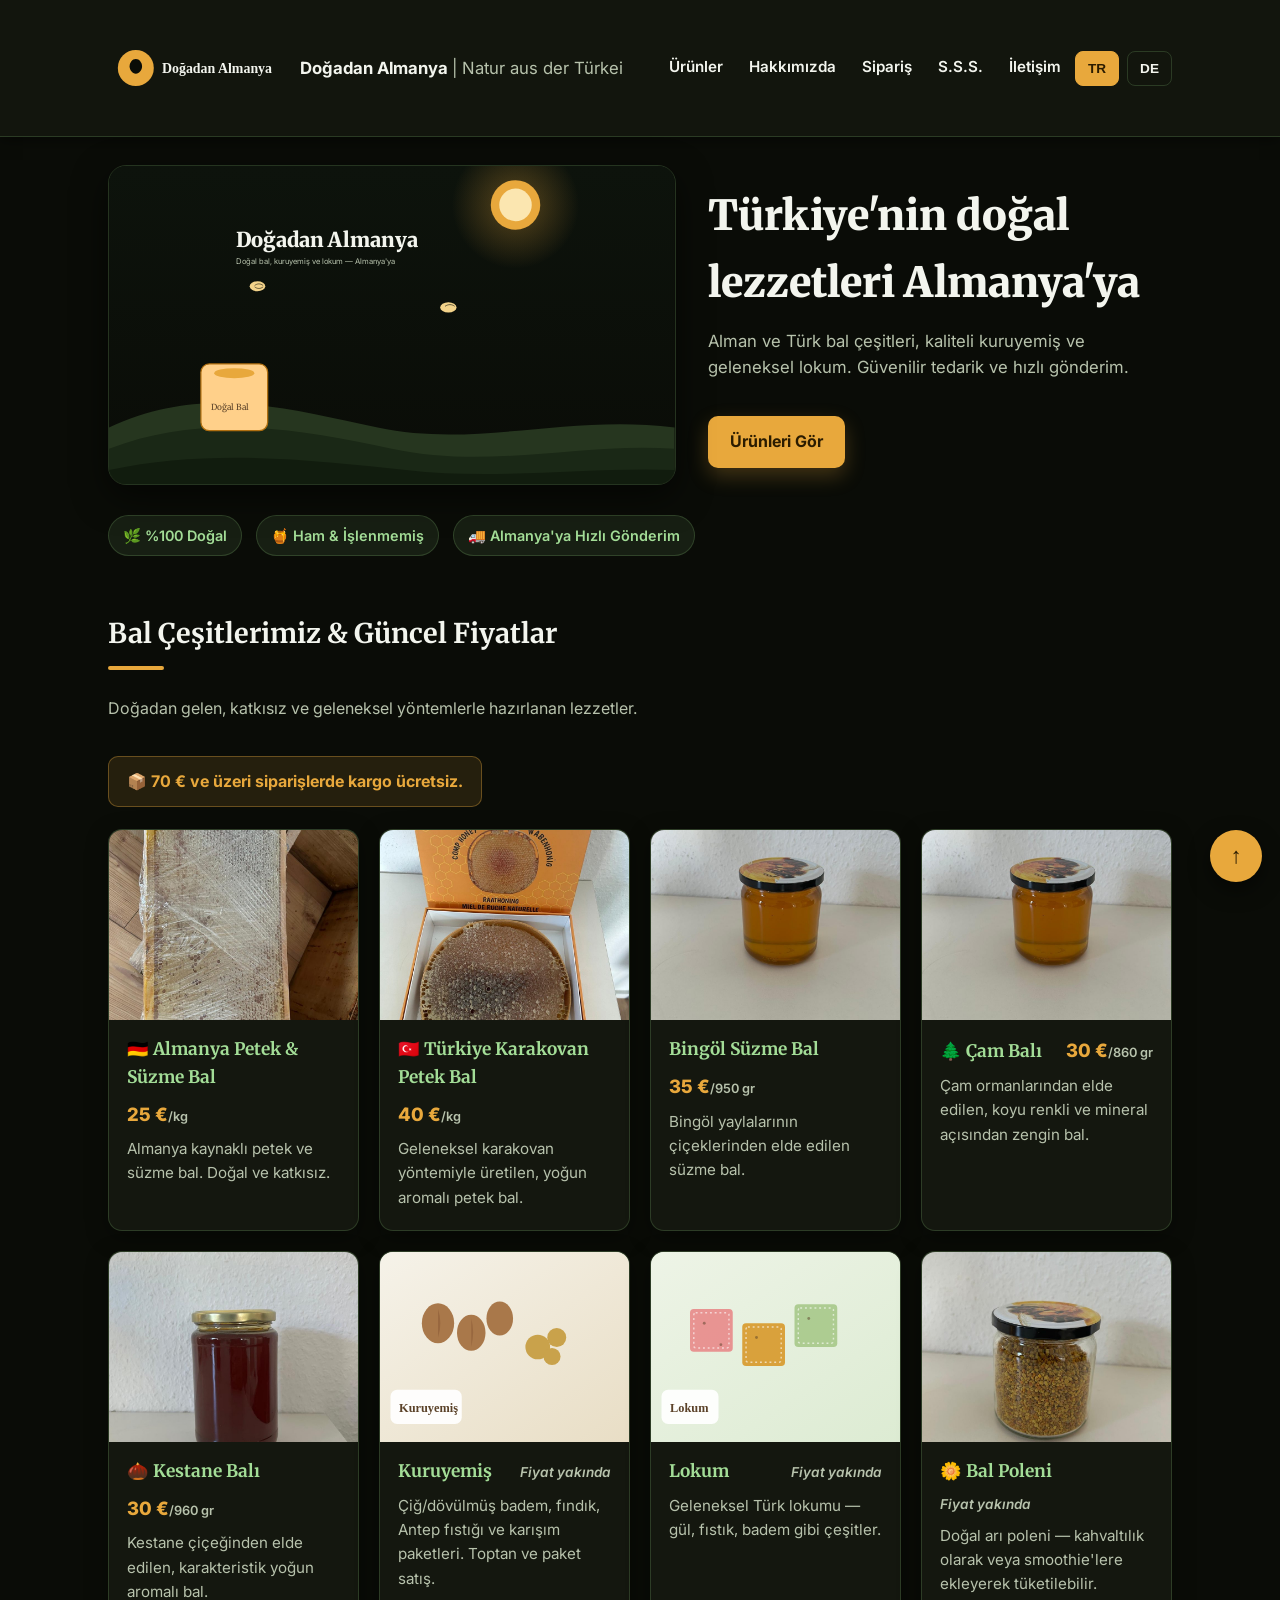
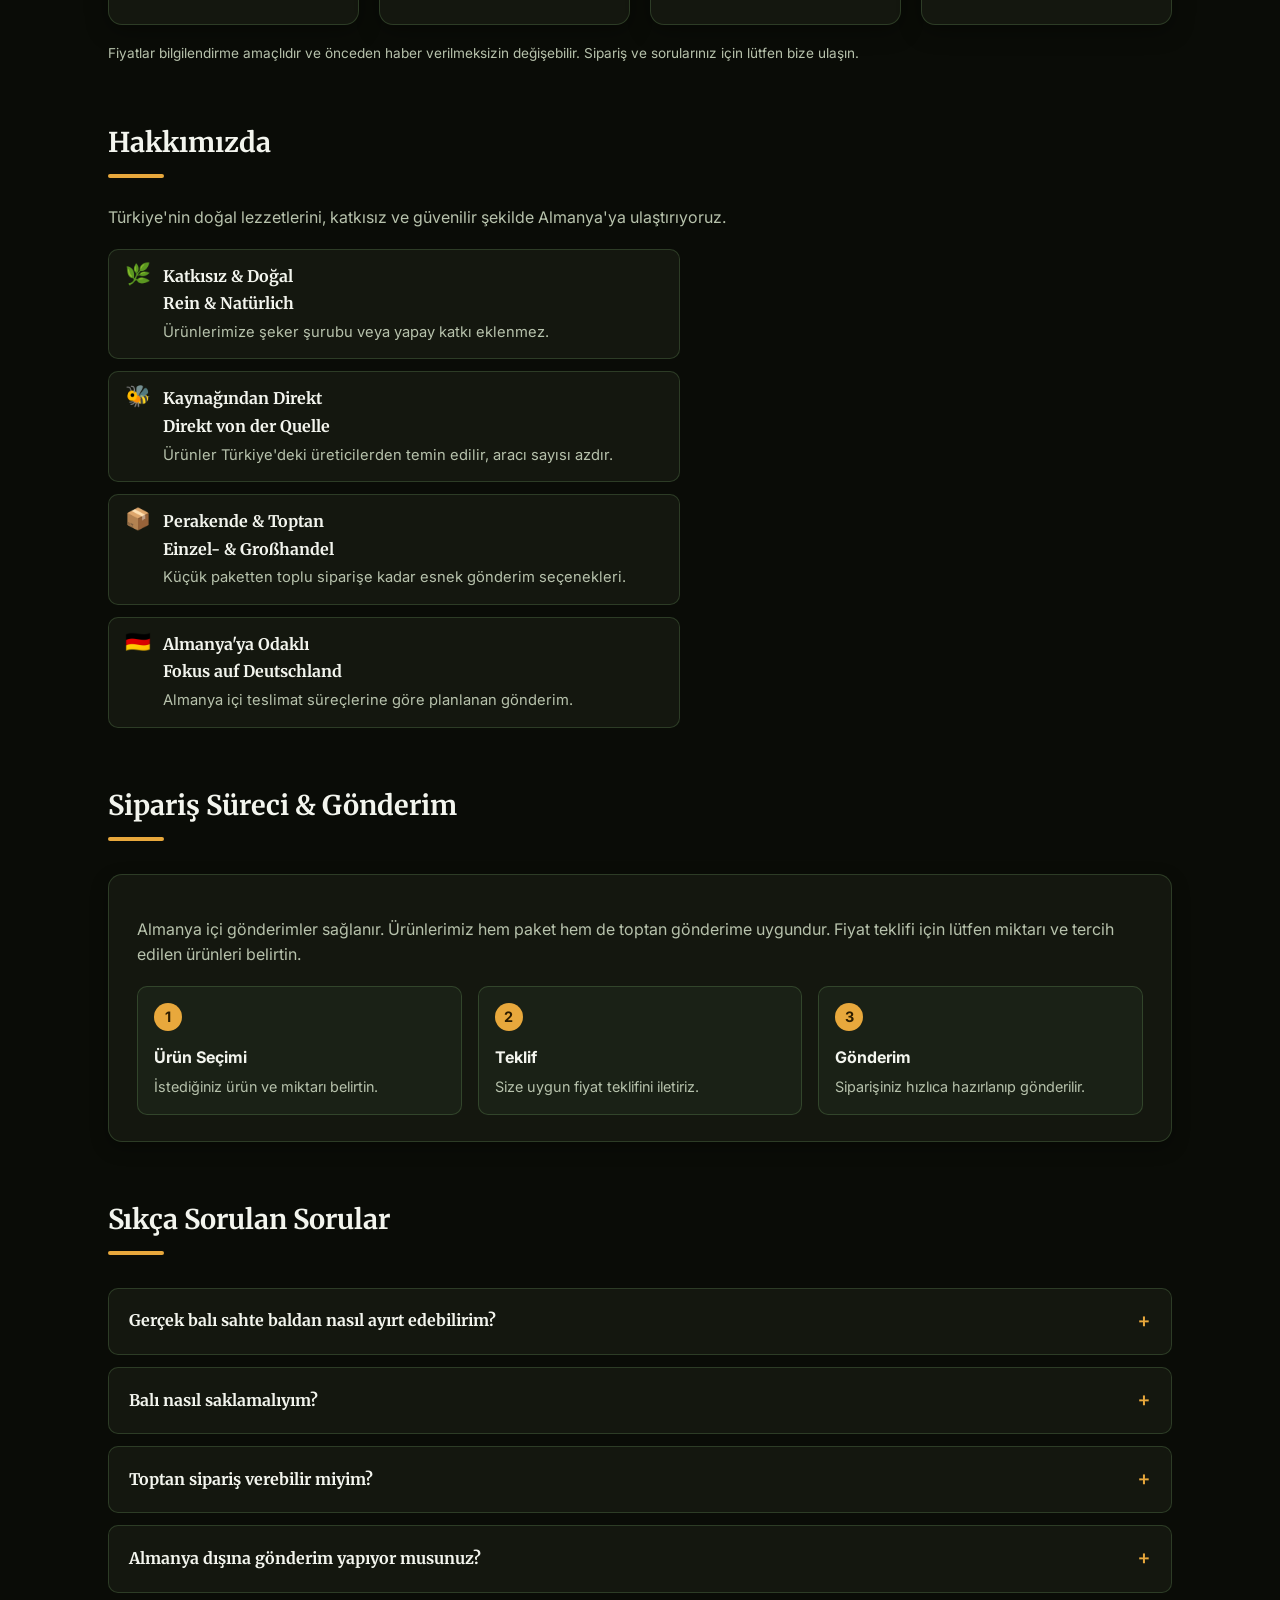
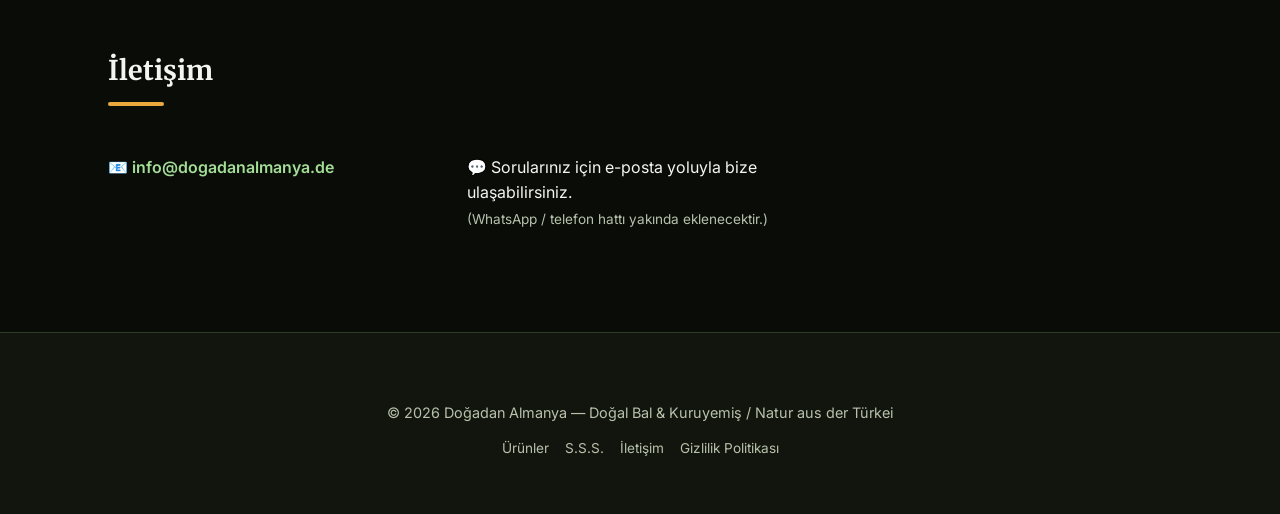
==== commit 922ba634: "Reuse the light amber honey jar photo for Çam Balı too Per request: since no distinct photo was left" ====
--- a/index.html
+++ b/index.html
@@ -202,7 +202,7 @@
           </article>
 
           <article class="card">
-            <img src="images/pine.svg" alt="Çam Balı" loading="lazy" width="600" height="400" />
+            <img src="images/photos/bingol-suzme.jpg" alt="Çam Balı" loading="lazy" width="900" height="1200" />
             <div class="card-body">
               <div class="price-row">
                 <h3 class="lang-tr">🌲 Çam Balı</h3>
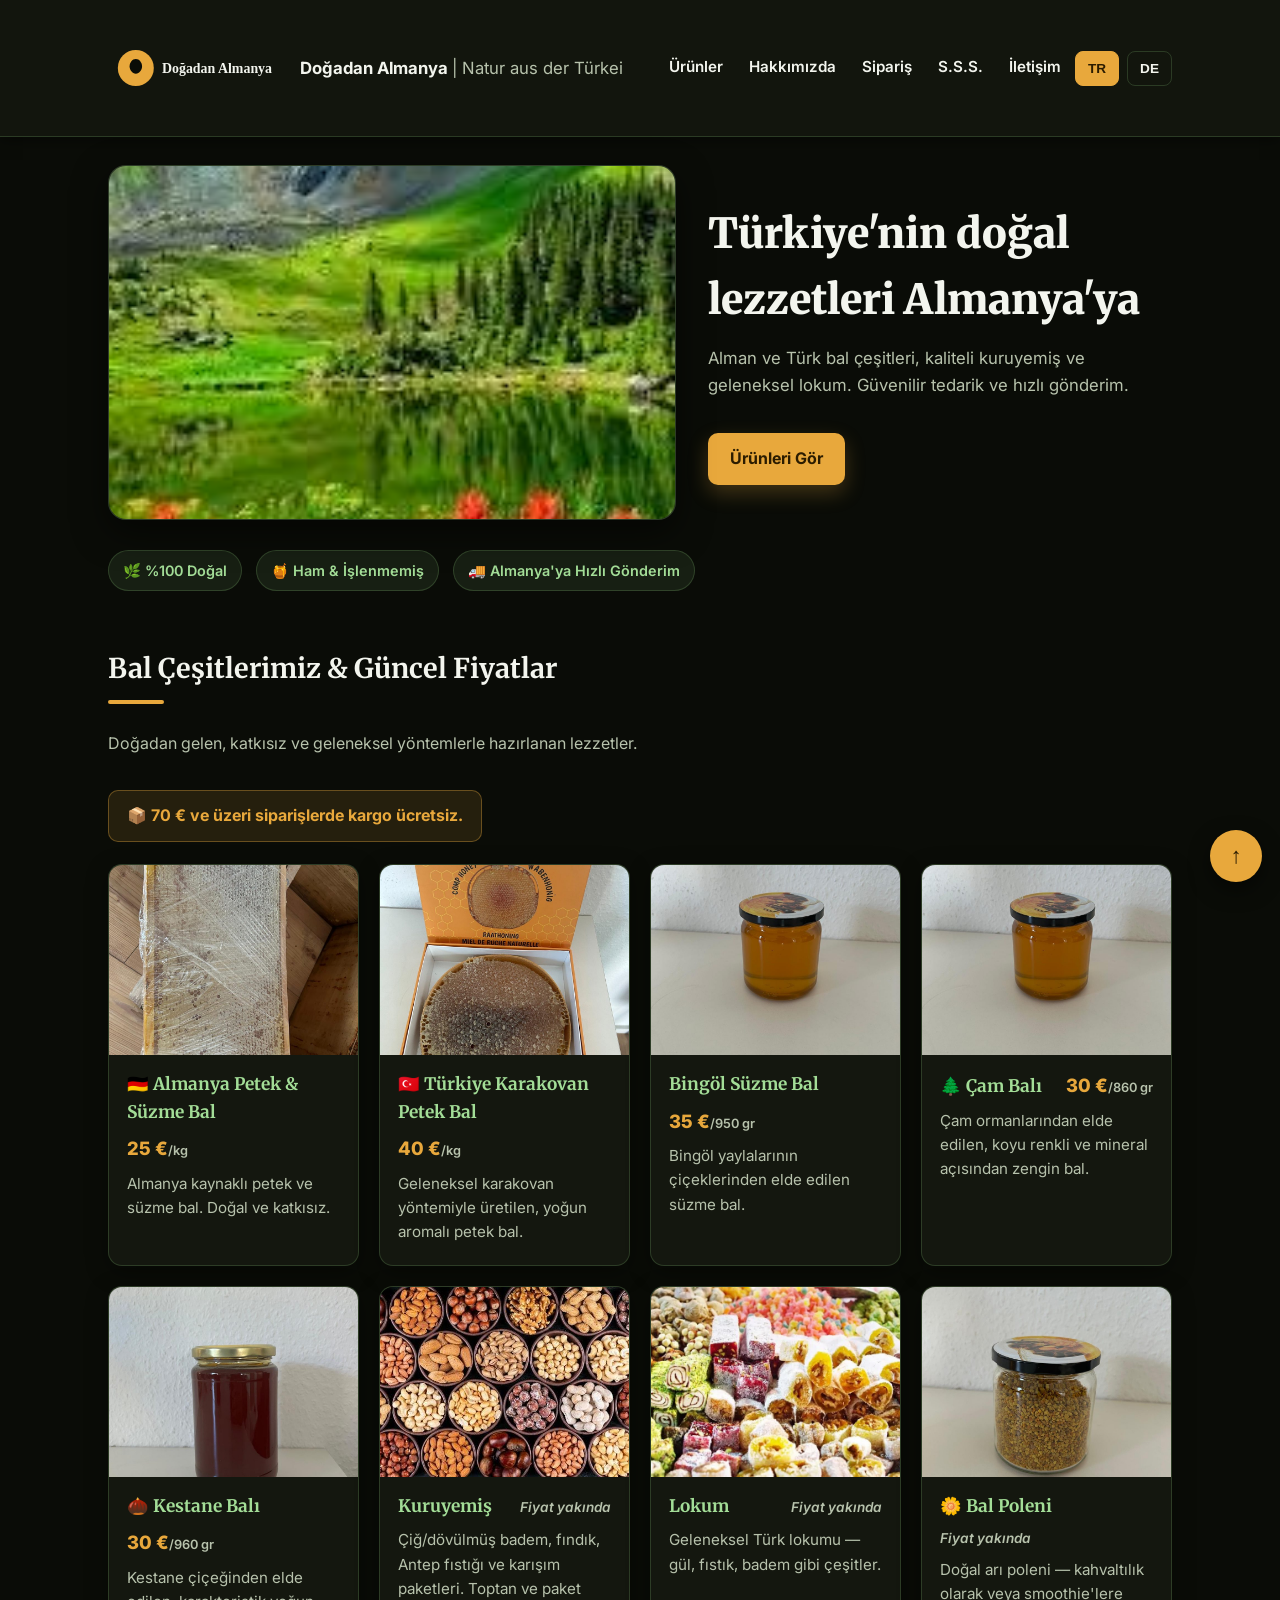
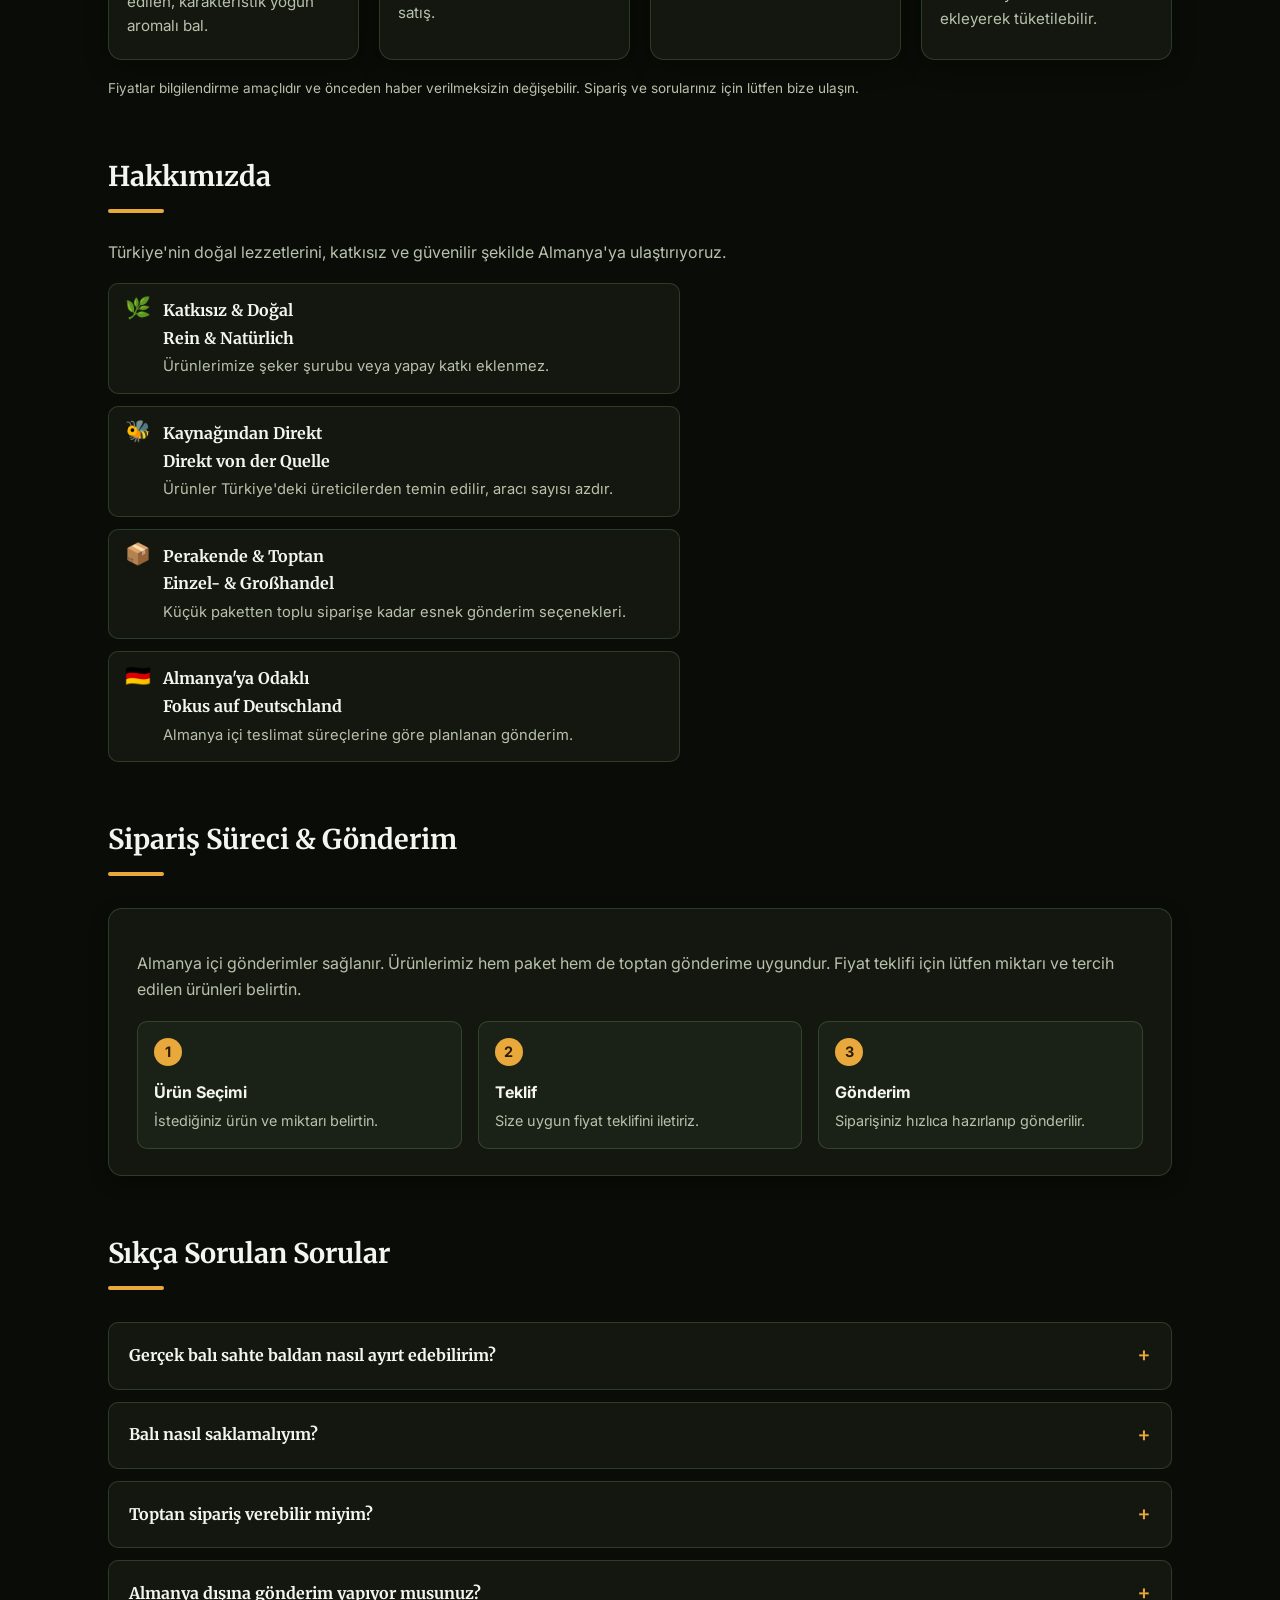
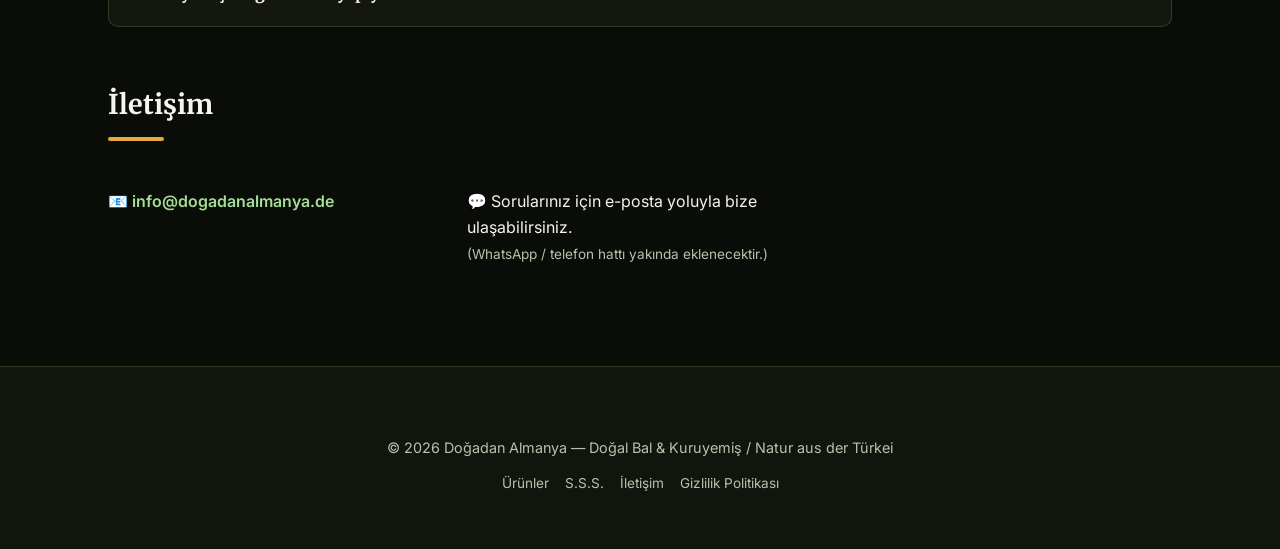
==== commit 3d01c26c: "Replace hero, kuruyemiş, and lokum illustrations with real photos - Hero: swapped the illustrated SV" ====
--- a/index.html
+++ b/index.html
@@ -90,46 +90,8 @@
     <main class="container" id="main-content">
       <!-- Hero: inline SVG to guarantee visibility across environments -->
       <section class="hero" aria-label="Ana bölüm">
-        <div class="hero-media" aria-hidden="true">
-          <svg xmlns="http://www.w3.org/2000/svg" viewBox="0 0 1600 900" role="img" aria-label="Doğa ve bal resmi">
-            <defs>
-              <linearGradient id="sky" x1="0" x2="0" y1="0" y2="1">
-                <stop offset="0" stop-color="#0d130c"/>
-                <stop offset="1" stop-color="#0a0c07"/>
-              </linearGradient>
-              <radialGradient id="glow" cx="0.5" cy="0.5" r="0.5">
-                <stop offset="0" stop-color="#e8a83c" stop-opacity="0.35"/>
-                <stop offset="1" stop-color="#e8a83c" stop-opacity="0"/>
-              </radialGradient>
-            </defs>
-            <rect width="1600" height="900" fill="url(#sky)" />
-            <circle cx="1150" cy="110" r="180" fill="url(#glow)" />
-            <g transform="translate(1150,110)">
-              <circle r="70" fill="#e8a83c" />
-              <circle r="46" fill="#fbe6b0" />
-            </g>
-            <g transform="translate(0,260)">
-              <path d="M0,480 C260,360 480,420 760,480 C1040,540 1300,440 1600,480 L1600,900 L0,900 Z" fill="#26361f" />
-              <path d="M0,540 C260,440 520,480 800,540 C1080,600 1340,520 1600,540 L1600,900 L0,900 Z" fill="#1a2716" opacity="0.95" />
-              <path d="M0,600 C280,540 560,570 840,600 C1100,630 1360,590 1600,600 L1600,900 L0,900 Z" fill="#111c0e" opacity="0.95" />
-            </g>
-            <g transform="translate(420,340)">
-              <ellipse cx="0" cy="0" rx="22" ry="14" fill="#f3d38a" />
-              <path d="M-8,-2 C0,-8 8,-8 16,-2" stroke="#0a0c07" stroke-width="2" fill="none" opacity="0.8" />
-              <path d="M-8,2 C0,8 8,8 16,2" stroke="#0a0c07" stroke-width="2" fill="none" opacity="0.8" />
-            </g>
-            <g transform="translate(960,400) scale(1.05)">
-              <ellipse cx="0" cy="0" rx="22" ry="14" fill="#f3d38a" />
-              <path d="M-9,-3 C0,-9 9,-9 17,-3" stroke="#0a0c07" stroke-width="2" fill="none" opacity="0.8" />
-            </g>
-            <g transform="translate(260,560) scale(1.18)">
-              <rect x="0" y="0" width="160" height="160" rx="20" fill="#ffd08a" stroke="#b06f10" stroke-width="3" />
-              <ellipse cx="80" cy="22" rx="48" ry="12" fill="#e8a83c"/>
-              <text x="24" y="110" font-family="Merriweather, serif" font-size="20" fill="#5b4229">Doğal Bal</text>
-            </g>
-            <text x="360" y="230" font-family="Merriweather, serif" font-size="58" font-weight="900" fill="#f3f5ee">Doğadan Almanya</text>
-            <text x="360" y="278" font-family="Inter, sans-serif" font-size="22" fill="#b7c2ac">Doğal bal, kuruyemiş ve lokum — Almanya'ya</text>
-          </svg>
+        <div class="hero-media">
+          <img src="images/photos/hero-nature.jpg" alt="Doğa manzarası" loading="eager" width="183" height="215" />
         </div>
         <div class="hero-copy">
           <h1 class="lang-tr">Türkiye'nin doğal lezzetleri Almanya'ya</h1>
@@ -228,7 +190,7 @@
           </article>
 
           <article class="card">
-            <img src="images/nuts.svg" alt="Kuruyemiş" loading="lazy" width="600" height="400" />
+            <img src="images/photos/kuruyemis.jpg" alt="Kuruyemiş" loading="lazy" width="542" height="369" />
             <div class="card-body">
               <div class="price-row">
                 <h3 class="lang-tr">Kuruyemiş</h3>
@@ -242,7 +204,7 @@
           </article>
 
           <article class="card">
-            <img src="images/lokum.svg" alt="Lokum" loading="lazy" width="600" height="400" />
+            <img src="images/photos/lokum.jpg" alt="Lokum" loading="lazy" width="678" height="452" />
             <div class="card-body">
               <div class="price-row">
                 <h3 class="lang-tr">Lokum</h3>
--- a/styles.css
+++ b/styles.css
@@ -70,8 +70,9 @@
 
 /* HERO */
 .hero{display:grid;grid-template-columns:1fr;gap:18px;margin:0 0 30px;align-items:center;position:relative}
-.hero-media{position:relative;border-radius:18px;overflow:hidden;box-shadow:0 12px 34px rgba(0,0,0,0.55);border:1px solid var(--border-tint)}
+.hero-media{position:relative;border-radius:18px;overflow:hidden;box-shadow:0 12px 34px rgba(0,0,0,0.55);border:1px solid var(--border-tint);aspect-ratio:16/10;background:var(--surface)}
 .hero-media svg{display:block;width:100%;height:auto}
+.hero-media img{display:block;width:100%;height:100%;object-fit:cover;filter:saturate(1.05)}
 .hero-copy h1{font-family:var(--font-serif);font-weight:900;font-size:2rem;margin:0;color:var(--text)}
 .hero-copy p{max-width:60ch;margin-top:12px;color:var(--muted);font-size:1.05rem}
 .cta{display:inline-block;margin-top:18px;padding:13px 22px;background:var(--honey);color:var(--honey-dark);border-radius:10px;text-decoration:none;font-weight:700;box-shadow:0 8px 20px rgba(232,168,60,0.25);transition:transform .15s ease, box-shadow .15s ease}
